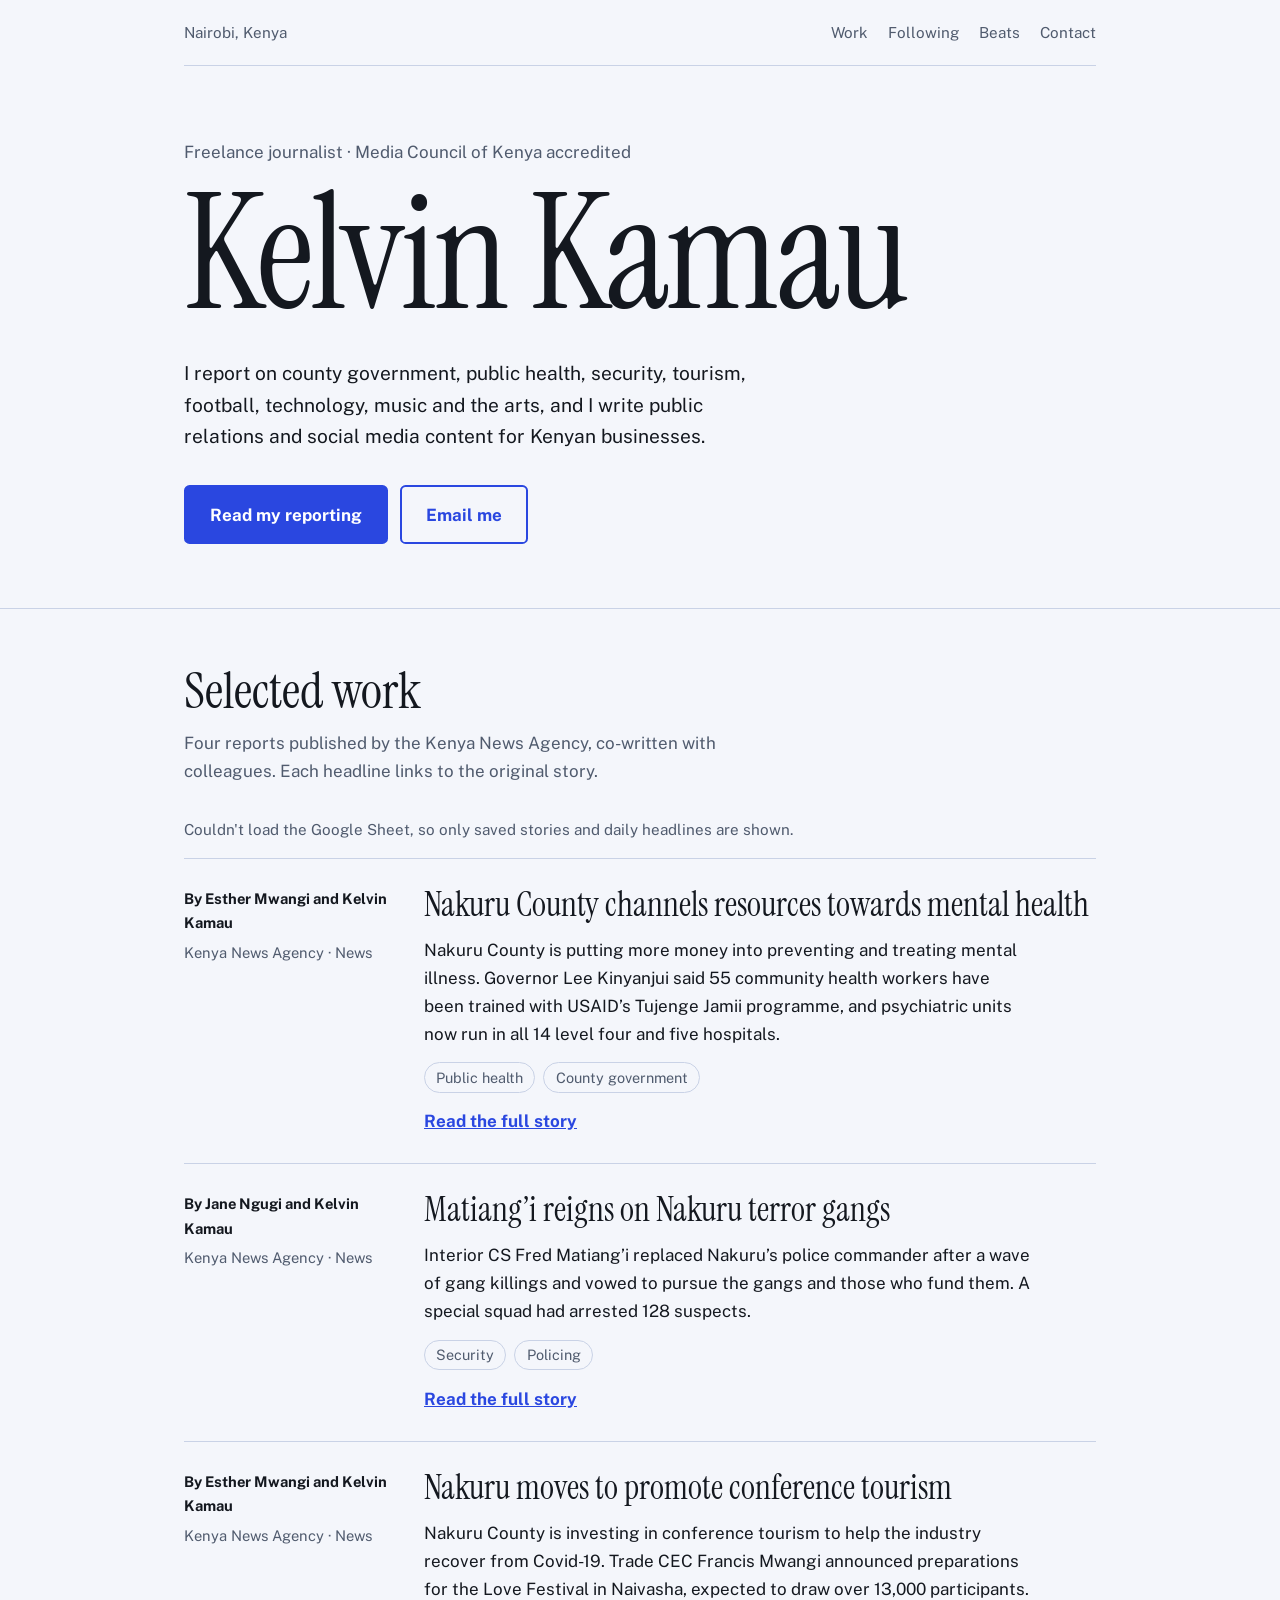
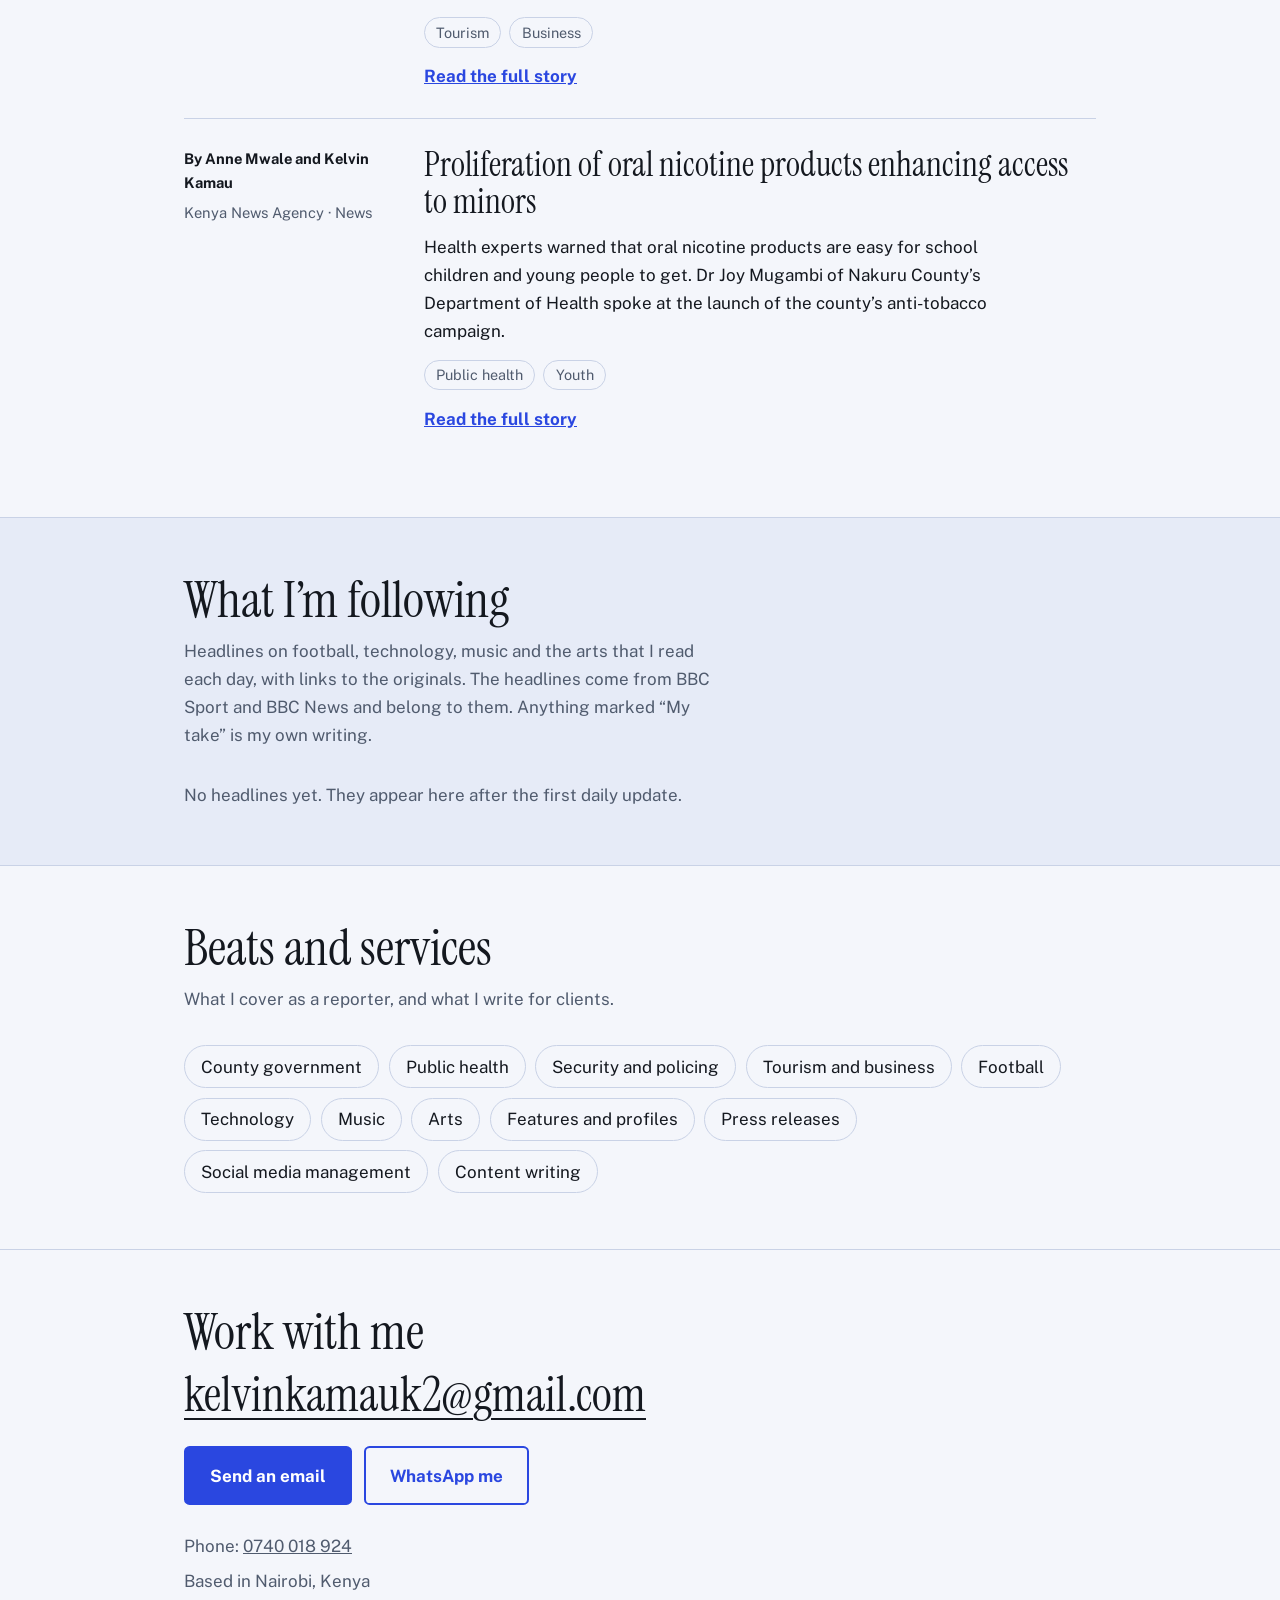
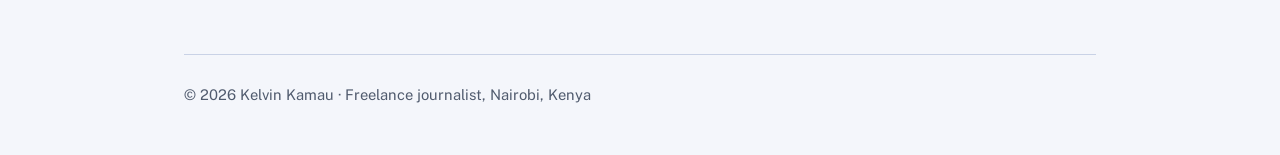
==== index.html @ 4512e0e4 "Add files via upload" ====
<!DOCTYPE html>
<html lang="en">
<head>
<meta charset="utf-8">
<meta name="viewport" content="width=device-width, initial-scale=1, viewport-fit=cover">
<title>Kelvin Kamau | Freelance Journalist, Nairobi</title>
<meta name="description" content="Kelvin Kamau is an MCK-accredited freelance journalist based in Nairobi, Kenya. News, features and PR content.">
<meta name="theme-color" content="#2A47E0">
<meta property="og:type" content="website">
<meta property="og:title" content="Kelvin Kamau | Freelance Journalist, Nairobi">
<meta property="og:description" content="MCK-accredited freelance journalist in Nairobi, Kenya. News, features and PR content.">
<link rel="icon" href="data:image/svg+xml,%3Csvg xmlns='http://www.w3.org/2000/svg' viewBox='0 0 100 100'%3E%3Ctext y='.9em' font-size='90'%3E📰%3C/text%3E%3C/svg%3E">
<link rel="preconnect" href="https://fonts.googleapis.com">
<link rel="preconnect" href="https://fonts.gstatic.com" crossorigin>
<link href="https://fonts.googleapis.com/css2?family=Instrument+Serif:ital@0;1&family=Public+Sans:wght@400;500;700&display=swap" rel="stylesheet">
<link rel="stylesheet" href="style.css">
</head>
<body>
<a class="skip" href="#work">Skip to selected work</a>
<div class="wrap">
  <div class="bar">
    <span>Nairobi, Kenya</span>
    <nav aria-label="Page sections"><a href="#work">Work</a><a href="#news">Following</a><a href="#beats">Beats</a><a href="#contact">Contact</a></nav>
  </div>
  <header class="hero">
    <p class="role">Freelance journalist · Media Council of Kenya accredited</p>
    <h1>Kelvin Kamau</h1>
    <p class="lead">I report on county government, public health, security, tourism, football, technology, music and the arts, and I write public relations and social media content for Kenyan businesses.</p>
    <div class="btns">
      <a class="btn" href="#work">Read my reporting</a>
      <a class="btn alt" href="mailto:kelvinkamauk2@gmail.com?subject=Project%20enquiry">Email me</a>
    </div>
  </header>
</div>

<main>
<section id="work">
  <div class="wrap">
    <h2>Selected work</h2>
    <p class="sub">Four reports published by the Kenya News Agency, co-written with colleagues. Each headline links to the original story.</p>
    <p id="status" class="status" role="status"></p>
    <div class="chips" id="work-chips" aria-label="Filter my stories"></div>
    <div id="stories"></div>
    <noscript>
      <ul>
        <li><a href="https://www.kenyanews.go.ke/nakuru-county-channels-resources-towards-mental-health/">Nakuru County channels resources towards mental health</a></li>
        <li><a href="https://www.kenyanews.go.ke/kasarani-ocpd-appointed-nakuru-commander-over-escalating-criminal-activities/">Matiang’i reigns on Nakuru terror gangs</a></li>
        <li><a href="https://www.kenyanews.go.ke/nakuru-moves-to-promote-conference-tourism/">Nakuru moves to promote conference tourism</a></li>
        <li><a href="https://www.kenyanews.go.ke/proliferation-of-oral-nicotine-products-enhancing-access-to-minors/">Proliferation of oral nicotine products enhancing access to minors</a></li>
      </ul>
    </noscript>
  </div>
</section>

<section class="panel" id="news">
  <div class="wrap">
    <h2>What I’m following</h2>
    <p class="sub">Headlines on football, technology, music and the arts that I read each day, with links to the originals. The headlines come from BBC Sport and BBC News and belong to them. Anything marked “My take” is my own writing.</p>
    <p id="news-updated" class="status"></p>
    <div class="chips" id="news-chips" aria-label="Filter the headlines"></div>
    <div id="news-list"></div>
  </div>
</section>

<section id="beats">
  <div class="wrap">
    <h2>Beats and services</h2>
    <p class="sub">What I cover as a reporter, and what I write for clients.</p>
    <ul class="beats">
      <li>County government</li><li>Public health</li><li>Security and policing</li><li>Tourism and business</li><li>Football</li><li>Technology</li><li>Music</li><li>Arts</li><li>Features and profiles</li><li>Press releases</li><li>Social media management</li><li>Content writing</li>
    </ul>
  </div>
</section>

<section class="contact" id="contact">
  <div class="wrap">
    <h2>Work with me</h2>
    <p class="big"><a href="mailto:kelvinkamauk2@gmail.com?subject=Project%20enquiry">kelvinkamauk2@gmail.com</a></p>
    <div class="btns">
      <a class="btn" href="mailto:kelvinkamauk2@gmail.com?subject=Project%20enquiry">Send an email</a>
      <a class="btn alt" href="https://wa.me/254740018924" target="_blank" rel="noopener">WhatsApp me</a>
    </div>
    <ul>
      <li>Phone: <a href="tel:+254740018924">0740 018 924</a></li>
      <li>Based in Nairobi, Kenya</li>
    </ul>
  </div>
</section>
</main>

<div class="wrap"><footer>© 2026 Kelvin Kamau · Freelance journalist, Nairobi, Kenya</footer></div>

<script src="script.js" defer></script>
</body>
</html>
---- style.css ----
:root{
  --bg:#F4F6FB; --panel:#E6EBF7; --ink:#14181F; --muted:#505B6E; --rule:#C9D2E6;
  --accent:#2A47E0; --on-accent:#FFFFFF; --mark:#F5E050;
  --serif:"Instrument Serif",Georgia,"Times New Roman",serif;
  --sans:"Public Sans","Helvetica Neue",Arial,sans-serif;
  box-sizing:border-box;
  padding-top:env(safe-area-inset-top,0px);
  padding-bottom:env(safe-area-inset-bottom,0px);
}
@media (prefers-color-scheme: dark){
  :root:not([data-theme="light"]){
    --bg:#0E1220; --panel:#171D33; --ink:#EEF1FA; --muted:#A3AEC7; --rule:#2B3454;
    --accent:#8EA2FF; --on-accent:#0E1220; --mark:#F5E050; color-scheme:dark;
  }
}
:root[data-theme="dark"]{
  --bg:#0E1220; --panel:#171D33; --ink:#EEF1FA; --muted:#A3AEC7; --rule:#2B3454;
  --accent:#8EA2FF; --on-accent:#0E1220; --mark:#F5E050; color-scheme:dark;
}
html{scroll-padding-top:env(safe-area-inset-top,0px);scroll-behavior:smooth}
*,*::before,*::after{box-sizing:inherit}
body{margin:0;background:var(--bg);color:var(--ink);font-family:var(--sans);font-size:1.0625rem;line-height:1.65}
.wrap{max-width:60rem;margin:0 auto;padding:0 1.5rem}
a{color:inherit}
:focus-visible{outline:3px solid var(--mark);outline-offset:3px}
.skip{position:absolute;left:-999px;top:0;background:var(--accent);color:var(--on-accent);padding:.6rem 1rem;z-index:10}
.skip:focus{left:1rem}

.bar{display:flex;justify-content:space-between;flex-wrap:wrap;gap:.5rem 1.5rem;padding:1.25rem 0;border-bottom:1px solid var(--rule);font-size:.95rem;color:var(--muted)}
.bar nav{display:flex;gap:1.25rem}
.bar a{text-decoration:none}
.bar a:hover{color:var(--accent)}

header.hero{padding:4.5rem 0 4rem}
.hero .role{margin:0 0 1rem;color:var(--muted)}
.hero h1{font-family:var(--serif);font-weight:400;font-size:clamp(4rem,17vw,10rem);line-height:.9;letter-spacing:-.02em;margin:0}
.hero .lead{max-width:36rem;margin:2rem 0 2rem;font-size:1.2rem}
.btns{display:flex;flex-wrap:wrap;gap:.75rem}
.btn{display:inline-block;font-weight:700;background:var(--accent);color:var(--on-accent);padding:.85rem 1.5rem;border-radius:.35rem;text-decoration:none;border:2px solid var(--accent);transition:transform .15s}
.btn.alt{background:transparent;color:var(--accent)}
.btn:hover{transform:translateY(-2px)}

section{padding:3.5rem 0;border-top:1px solid var(--rule)}
section.panel{background:var(--panel)}
h2{font-family:var(--serif);font-weight:400;font-size:clamp(2.2rem,6vw,3.2rem);line-height:1;margin:0 0 .75rem}
.sub{margin:0 0 2rem;color:var(--muted);max-width:34rem}

.story{display:grid;grid-template-columns:13rem 1fr;gap:.5rem 2rem;padding:1.75rem 0;border-top:1px solid var(--rule)}
.story .side{font-size:.92rem;color:var(--muted)}
.story .side p{margin:0 0 .35rem}
.story .side strong{display:block;color:var(--ink);font-weight:700}
.story h3{font-family:var(--serif);font-weight:400;font-size:clamp(1.6rem,4vw,2.1rem);line-height:1.1;margin:0 0 .75rem}
.story h3 a{text-decoration:none;background:linear-gradient(var(--mark),var(--mark)) 0 100%/0 .35em no-repeat;transition:background-size .2s}
.story h3 a:hover{background-size:100% .35em;color:var(--ink)}
.story p.sum{margin:0 0 .9rem;max-width:38rem}
.tags{display:flex;flex-wrap:wrap;gap:.5rem;padding:0;margin:0;list-style:none}
.tags li{border:1px solid var(--rule);padding:.15rem .7rem;border-radius:2rem;font-size:.9rem;color:var(--muted)}
.read{display:inline-block;margin-top:.9rem;font-weight:700;color:var(--accent)}

.beats{display:flex;flex-wrap:wrap;gap:.6rem;padding:0;margin:0;list-style:none}
.beats li{background:var(--bg);border:1px solid var(--rule);padding:.4rem 1rem;border-radius:2rem}

.contact .big{font-family:var(--serif);font-size:clamp(1.8rem,6vw,3rem);line-height:1.1;margin:0 0 1.5rem;word-break:break-word}
.contact .big a{text-decoration-thickness:2px;text-underline-offset:.15em}
.contact ul{list-style:none;padding:0;margin:1.5rem 0 0;color:var(--muted)}
.contact li{padding:.2rem 0}
footer{padding:1.75rem 0 3rem;border-top:1px solid var(--rule);color:var(--muted);font-size:.92rem}
.status{margin:0 0 1rem;color:var(--muted);font-size:.95rem}
.status:empty{display:none}
.chips{display:flex;flex-wrap:wrap;gap:.5rem;margin:0 0 1.5rem}
.chips:empty{display:none}
.chip{font:inherit;font-size:.95rem;font-weight:500;cursor:pointer;background:transparent;color:var(--ink);border:1px solid var(--rule);padding:.3rem .95rem;border-radius:2rem}
.chip:hover{border-color:var(--accent)}
.chip[aria-pressed="true"]{background:var(--accent);border-color:var(--accent);color:var(--on-accent)}
.item{padding:1.25rem 0;border-top:1px solid var(--rule)}
.item h3{font-family:var(--serif);font-weight:400;font-size:clamp(1.35rem,3.5vw,1.7rem);line-height:1.15;margin:0 0 .35rem}
.item h3 a{text-decoration-thickness:1px;text-underline-offset:.15em}
.item h3 a:hover{color:var(--accent)}
.item .meta{margin:0 0 .5rem;color:var(--muted);font-size:.92rem}
.item p.sum{margin:0;max-width:40rem}
.take{margin:.75rem 0 0;padding:.1rem 0 .1rem 1rem;border-left:4px solid var(--mark);max-width:40rem}
.take strong{font-weight:700}
.empty{color:var(--muted);margin:0}
@media (max-width:42rem){.story{grid-template-columns:1fr}}
@media (prefers-reduced-motion:reduce){html{scroll-behavior:auto}.btn,.story h3 a{transition:none}}
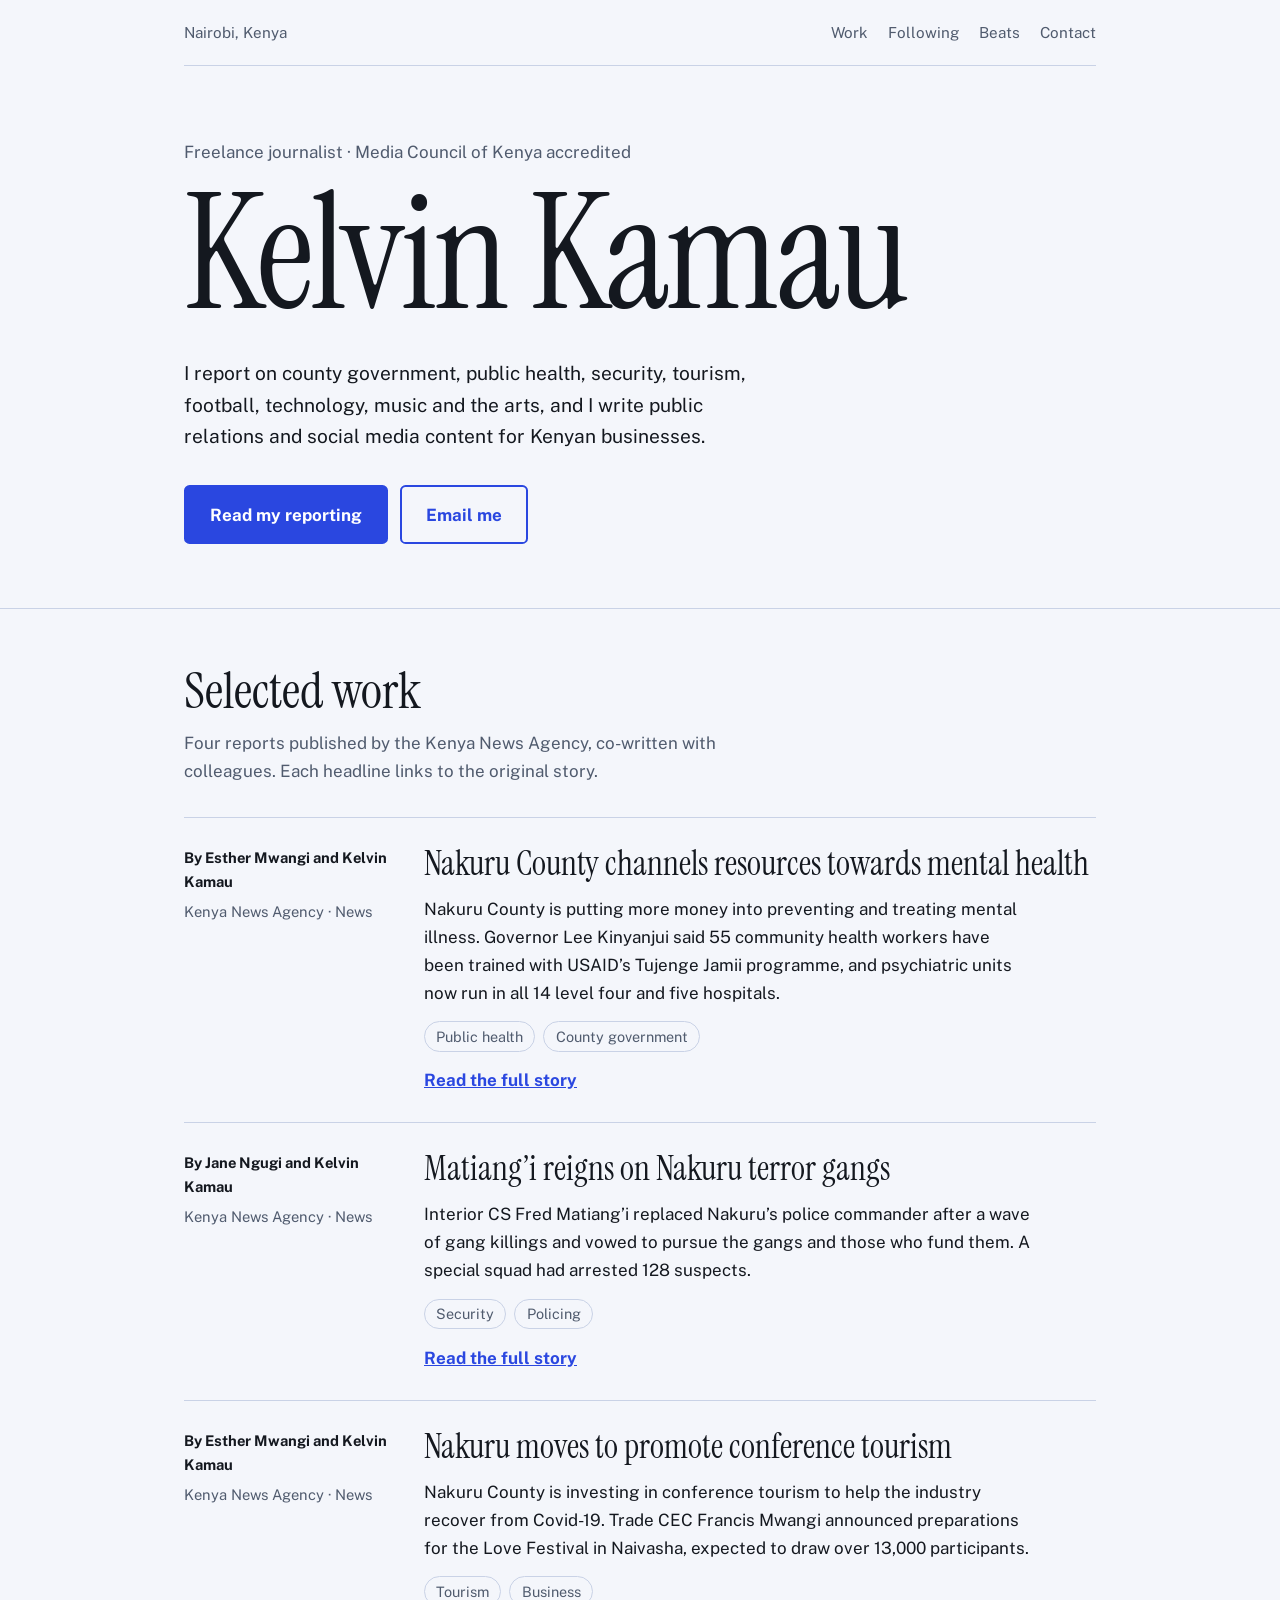
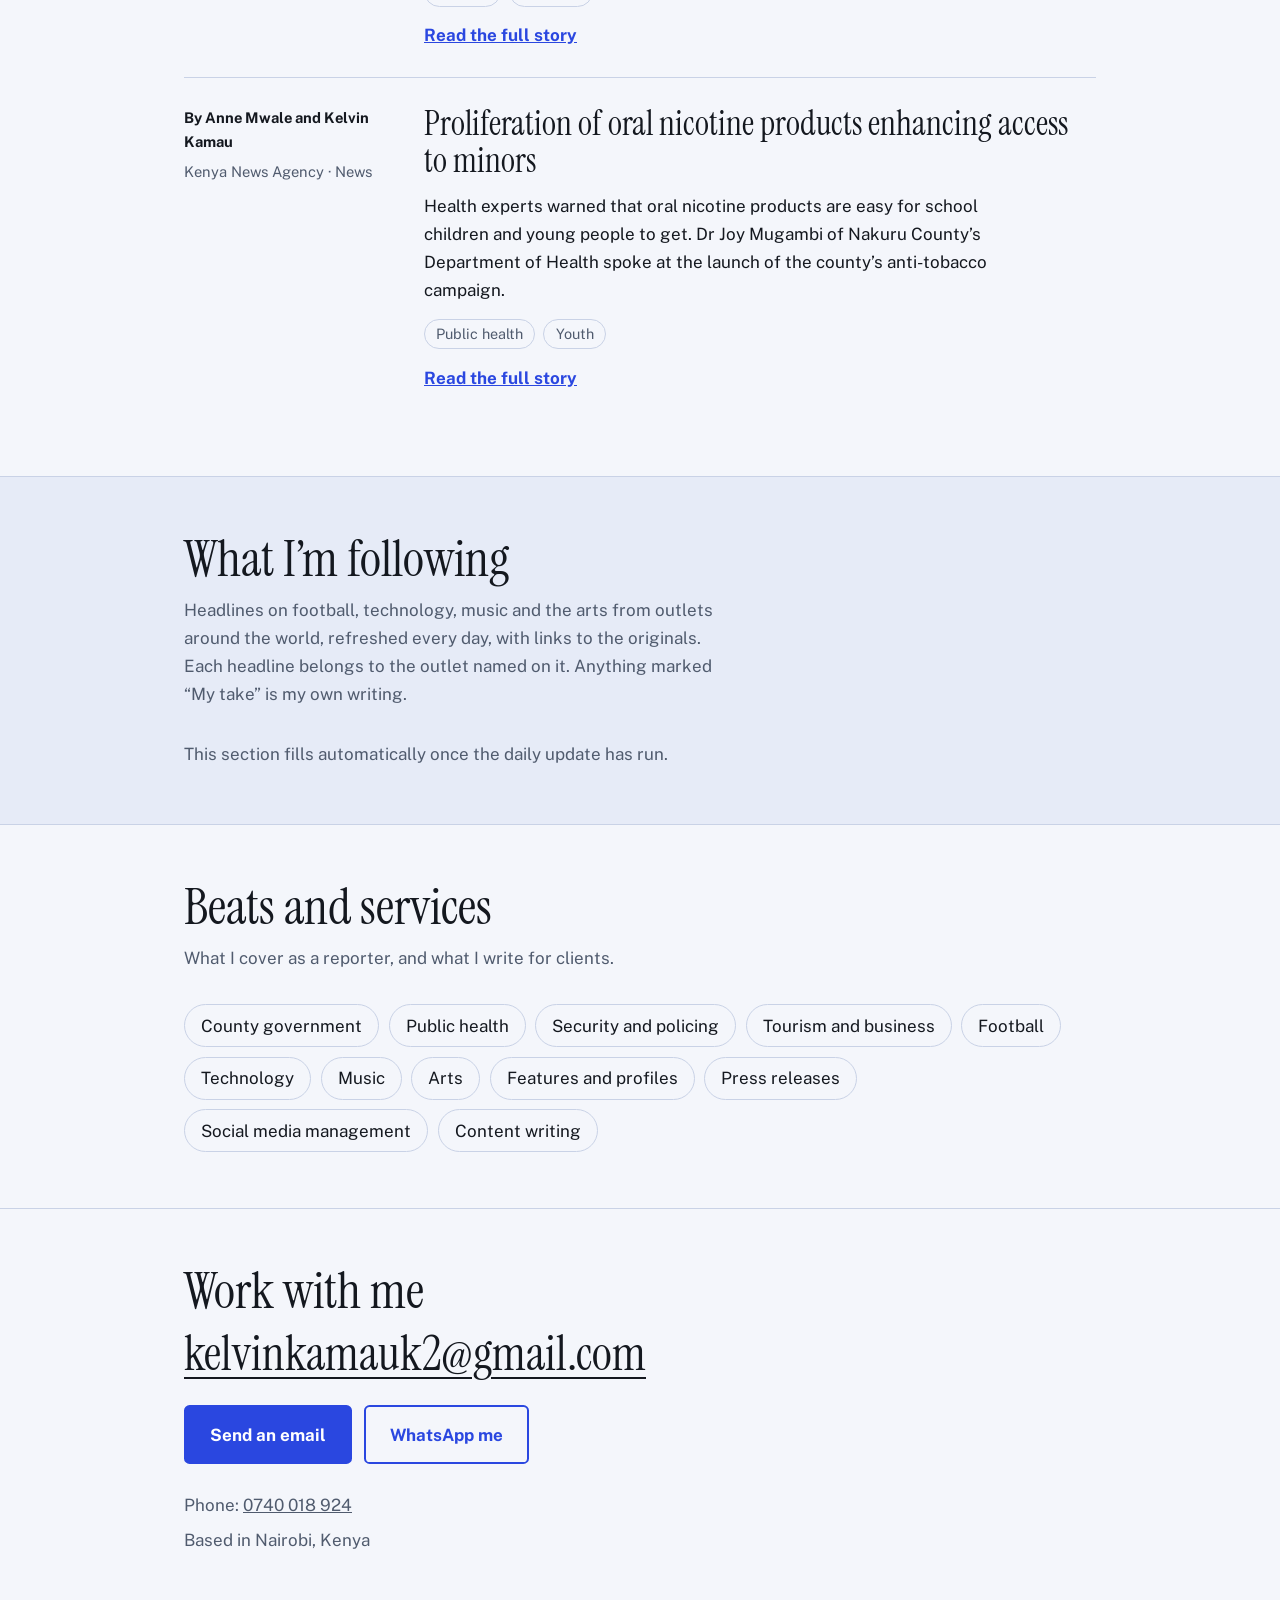
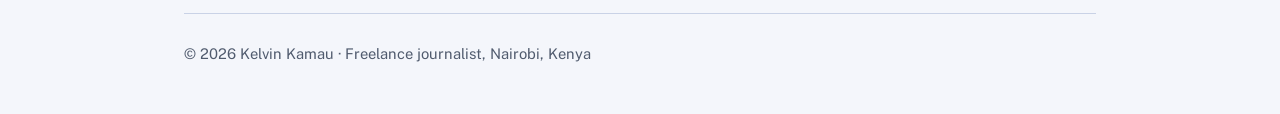
==== commit 34bb9fa4: "Add files via upload" ====
--- a/index.html
+++ b/index.html
@@ -20,7 +20,7 @@
 <div class="wrap">
   <div class="bar">
     <span>Nairobi, Kenya</span>
-    <nav aria-label="Page sections"><a href="#work">Work</a><a href="#news">Following</a><a href="#beats">Beats</a><a href="#contact">Contact</a></nav>
+    <nav aria-label="Page sections"><a href="#work">Work</a><a href="#news">Following</a><a href="#beats">Beats</a><a href="#support" id="nav-support" hidden>Support</a><a href="#contact">Contact</a></nav>
   </div>
   <header class="hero">
     <p class="role">Freelance journalist · Media Council of Kenya accredited</p>
@@ -55,7 +55,7 @@
 <section class="panel" id="news">
   <div class="wrap">
     <h2>What I’m following</h2>
-    <p class="sub">Headlines on football, technology, music and the arts that I read each day, with links to the originals. The headlines come from BBC Sport and BBC News and belong to them. Anything marked “My take” is my own writing.</p>
+    <p class="sub">Headlines on football, technology, music and the arts from outlets around the world, refreshed every day, with links to the originals. Each headline belongs to the outlet named on it. Anything marked “My take” is my own writing.</p>
     <p id="news-updated" class="status"></p>
     <div class="chips" id="news-chips" aria-label="Filter the headlines"></div>
     <div id="news-list"></div>
@@ -69,6 +69,14 @@
     <ul class="beats">
       <li>County government</li><li>Public health</li><li>Security and policing</li><li>Tourism and business</li><li>Football</li><li>Technology</li><li>Music</li><li>Arts</li><li>Features and profiles</li><li>Press releases</li><li>Social media management</li><li>Content writing</li>
     </ul>
+  </div>
+</section>
+
+<section class="panel" id="support" hidden>
+  <div class="wrap">
+    <h2>Support my work</h2>
+    <p class="sub">If my reporting or my daily news picks help you, you can leave a tip. It's optional and always appreciated.</p>
+    <div class="donate" id="donate-options"></div>
   </div>
 </section>
 
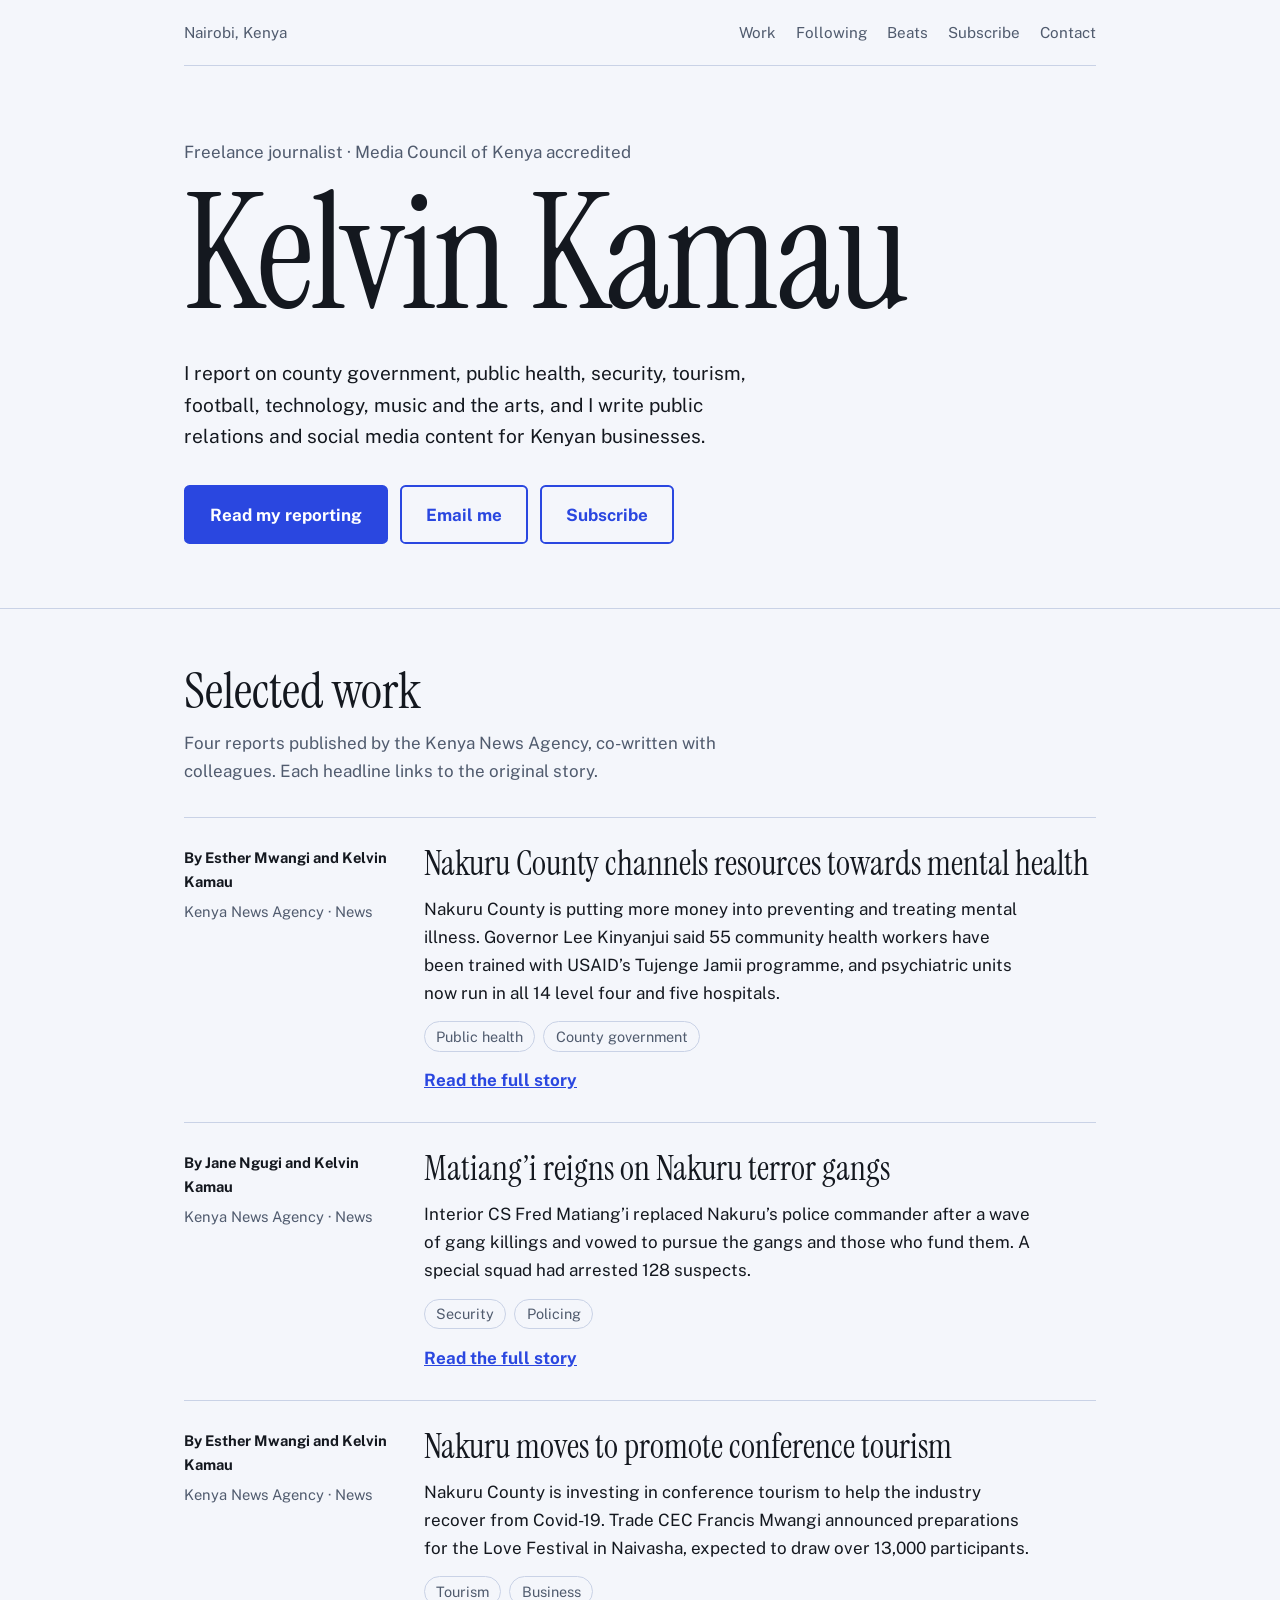
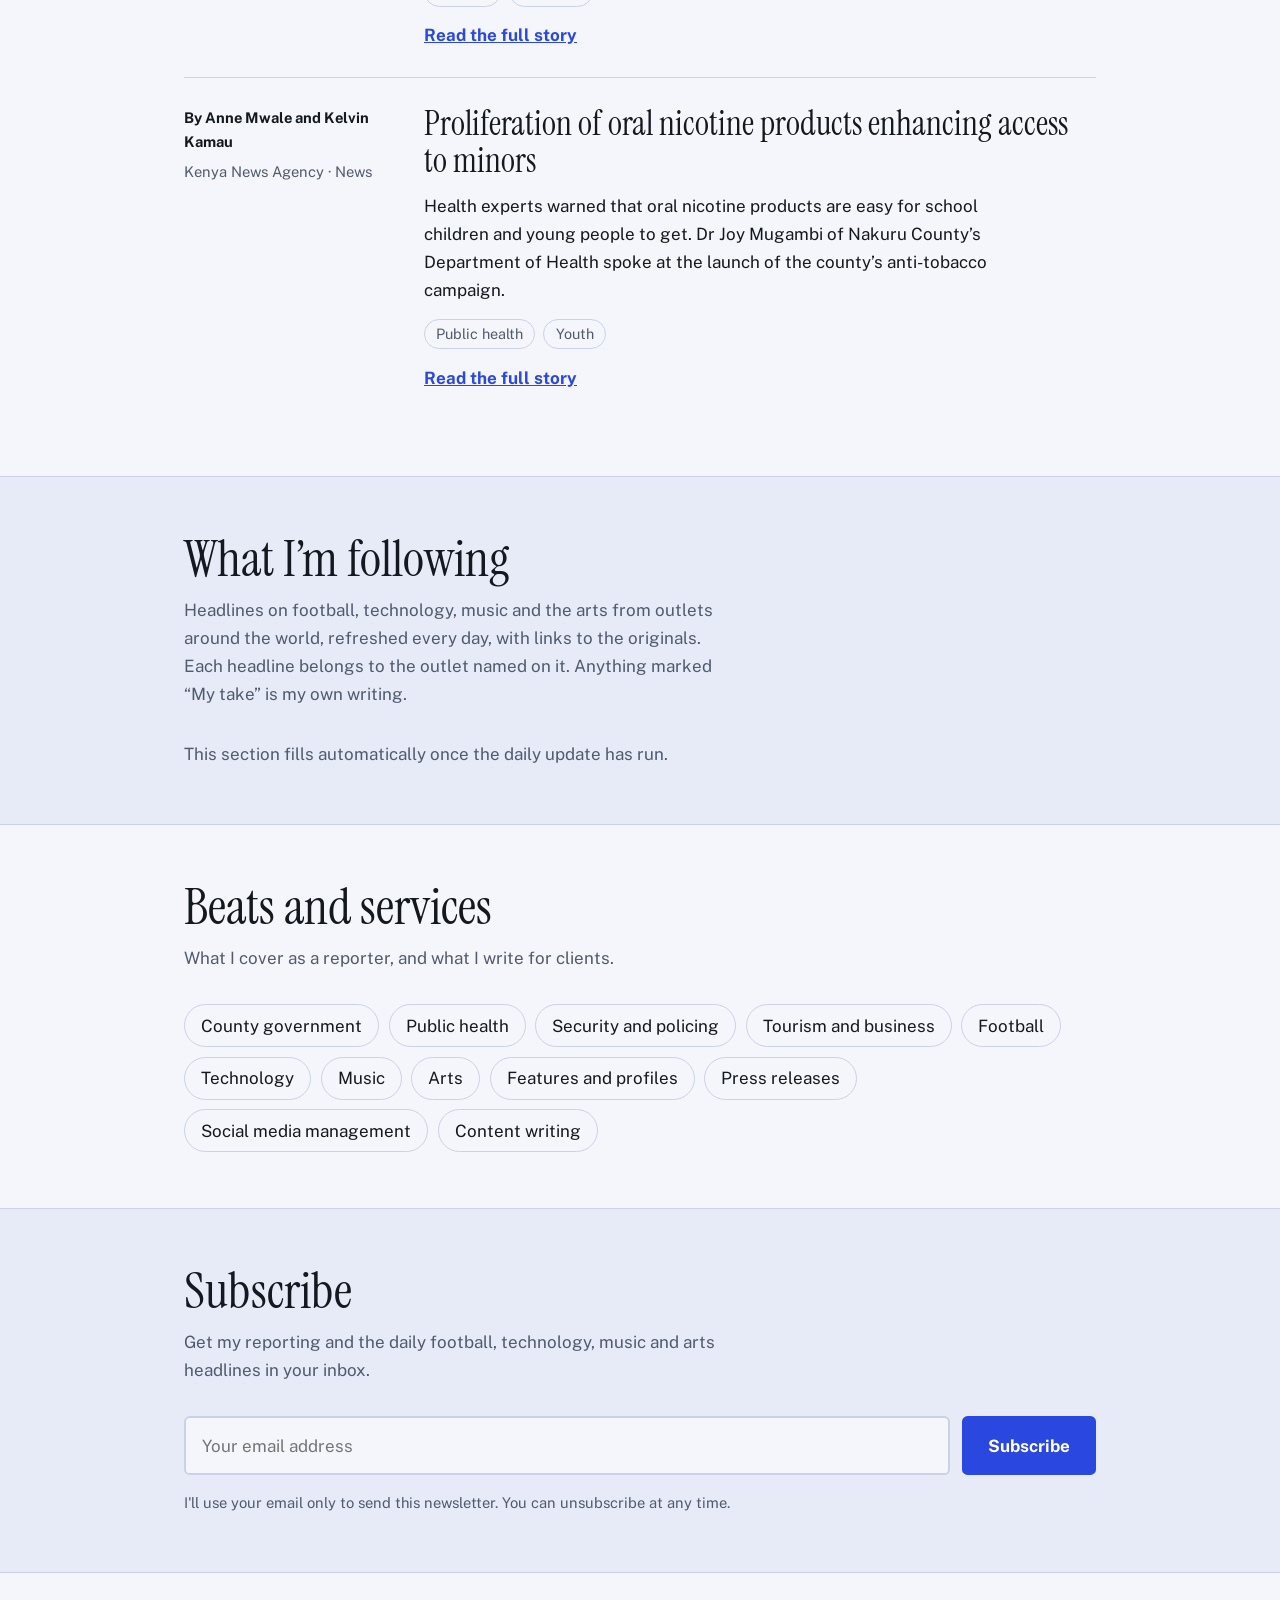
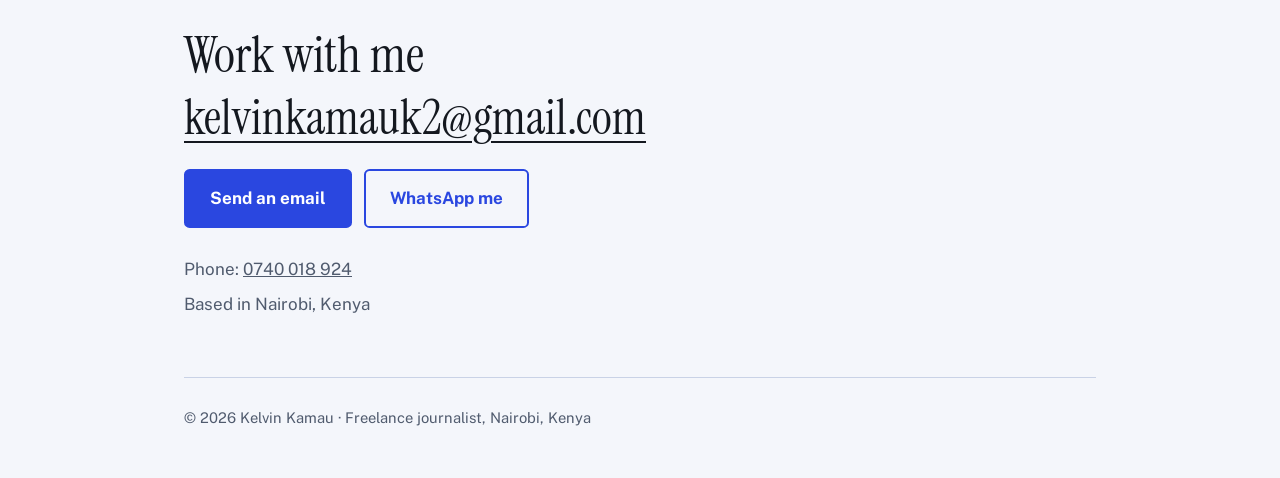
==== commit fee491d8: "Add files via upload" ====
--- a/index.html
+++ b/index.html
@@ -20,7 +20,7 @@
 <div class="wrap">
   <div class="bar">
     <span>Nairobi, Kenya</span>
-    <nav aria-label="Page sections"><a href="#work">Work</a><a href="#news">Following</a><a href="#beats">Beats</a><a href="#support" id="nav-support" hidden>Support</a><a href="#contact">Contact</a></nav>
+    <nav aria-label="Page sections"><a href="#work">Work</a><a href="#news">Following</a><a href="#archive" id="nav-archive" hidden>Archive</a><a href="#beats">Beats</a><a href="#subscribe" id="nav-subscribe" hidden>Subscribe</a><a href="#support" id="nav-support" hidden>Donate</a><a href="#contact">Contact</a></nav>
   </div>
   <header class="hero">
     <p class="role">Freelance journalist · Media Council of Kenya accredited</p>
@@ -29,6 +29,8 @@
     <div class="btns">
       <a class="btn" href="#work">Read my reporting</a>
       <a class="btn alt" href="mailto:kelvinkamauk2@gmail.com?subject=Project%20enquiry">Email me</a>
+      <a class="btn alt" href="#subscribe" id="hero-subscribe" hidden>Subscribe</a>
+      <a class="btn alt" href="#support" id="hero-donate" hidden>Donate</a>
     </div>
   </header>
 </div>
@@ -62,6 +64,16 @@
   </div>
 </section>
 
+<section id="archive" hidden>
+  <div class="wrap">
+    <h2>News archive</h2>
+    <p class="sub">Each day's headlines are saved automatically. Pick a day to read it.</p>
+    <label class="pick">Day <select id="archive-date"></select></label>
+    <div class="chips" id="archive-chips" aria-label="Filter the archive"></div>
+    <div id="archive-list"></div>
+  </div>
+</section>
+
 <section id="beats">
   <div class="wrap">
     <h2>Beats and services</h2>
@@ -72,10 +84,18 @@
   </div>
 </section>
 
-<section class="panel" id="support" hidden>
+<section class="panel" id="subscribe" hidden>
   <div class="wrap">
-    <h2>Support my work</h2>
-    <p class="sub">If my reporting or my daily news picks help you, you can leave a tip. It's optional and always appreciated.</p>
+    <h2>Subscribe</h2>
+    <p class="sub">Get my reporting and the daily football, technology, music and arts headlines in your inbox.</p>
+    <div id="subscribe-box"></div>
+  </div>
+</section>
+
+<section id="support" hidden>
+  <div class="wrap">
+    <h2>Donate</h2>
+    <p class="sub">If my reporting or my daily news picks help you, you can support my work with a tip. It's optional and always appreciated.</p>
     <div class="donate" id="donate-options"></div>
   </div>
 </section>
@@ -98,6 +118,7 @@
 
 <div class="wrap"><footer>© 2026 Kelvin Kamau · Freelance journalist, Nairobi, Kenya</footer></div>
 
+<script src="settings.js"></script>
 <script src="script.js" defer></script>
 </body>
 </html>
--- a/style.css
+++ b/style.css
@@ -81,5 +81,25 @@
 .take{margin:.75rem 0 0;padding:.1rem 0 .1rem 1rem;border-left:4px solid var(--mark);max-width:40rem}
 .take strong{font-weight:700}
 .empty{color:var(--muted);margin:0}
+[hidden]{display:none!important}
+.donate{display:grid;gap:1.25rem;grid-template-columns:repeat(auto-fit,minmax(16rem,1fr))}
+.pay{background:var(--panel);border:1px solid var(--rule);border-radius:.5rem;padding:1.25rem}
+.pay h3{font-family:var(--serif);font-weight:400;font-size:1.6rem;line-height:1.1;margin:0 0 .75rem}
+.pay p{margin:0 0 1rem;color:var(--muted)}
+.pay dl{margin:0}
+.pay .row{padding:.4rem 0;border-top:1px solid var(--rule)}
+.pay dt{font-size:.85rem;color:var(--muted)}
+.pay dd{margin:0;font-weight:500;word-break:break-word;display:flex;flex-wrap:wrap;gap:.5rem;align-items:center}
+.copy{font:inherit;font-size:.85rem;cursor:pointer;background:transparent;color:var(--accent);border:1px solid var(--rule);border-radius:2rem;padding:.1rem .7rem}
+.copy:hover{border-color:var(--accent)}
+.pick{display:inline-flex;align-items:center;gap:.6rem;margin:0 0 1.25rem;color:var(--muted)}
+.pick select{font:inherit;color:var(--ink);background:var(--bg);border:1px solid var(--rule);border-radius:.35rem;padding:.4rem .7rem}
+.sub-form{display:flex;flex-wrap:wrap;gap:.75rem;margin:0 0 1rem}
+.sub-form .email{flex:1 1 16rem;font:inherit;color:var(--ink);background:var(--bg);border:2px solid var(--rule);border-radius:.35rem;padding:.8rem 1rem}
+.sub-form .email:focus{border-color:var(--accent)}
+.sub-form .btn{cursor:pointer;font:inherit;font-weight:700}
+.alt-link{display:inline-block;color:var(--accent);font-weight:700;margin-bottom:1rem}
+.sub-thanks{margin:0 0 1rem;padding:1rem 1.25rem;border-left:4px solid var(--mark);background:var(--bg);font-weight:500}
+.sub-note{margin:0;color:var(--muted);font-size:.92rem}
 @media (max-width:42rem){.story{grid-template-columns:1fr}}
 @media (prefers-reduced-motion:reduce){html{scroll-behavior:auto}.btn,.story h3 a{transition:none}}
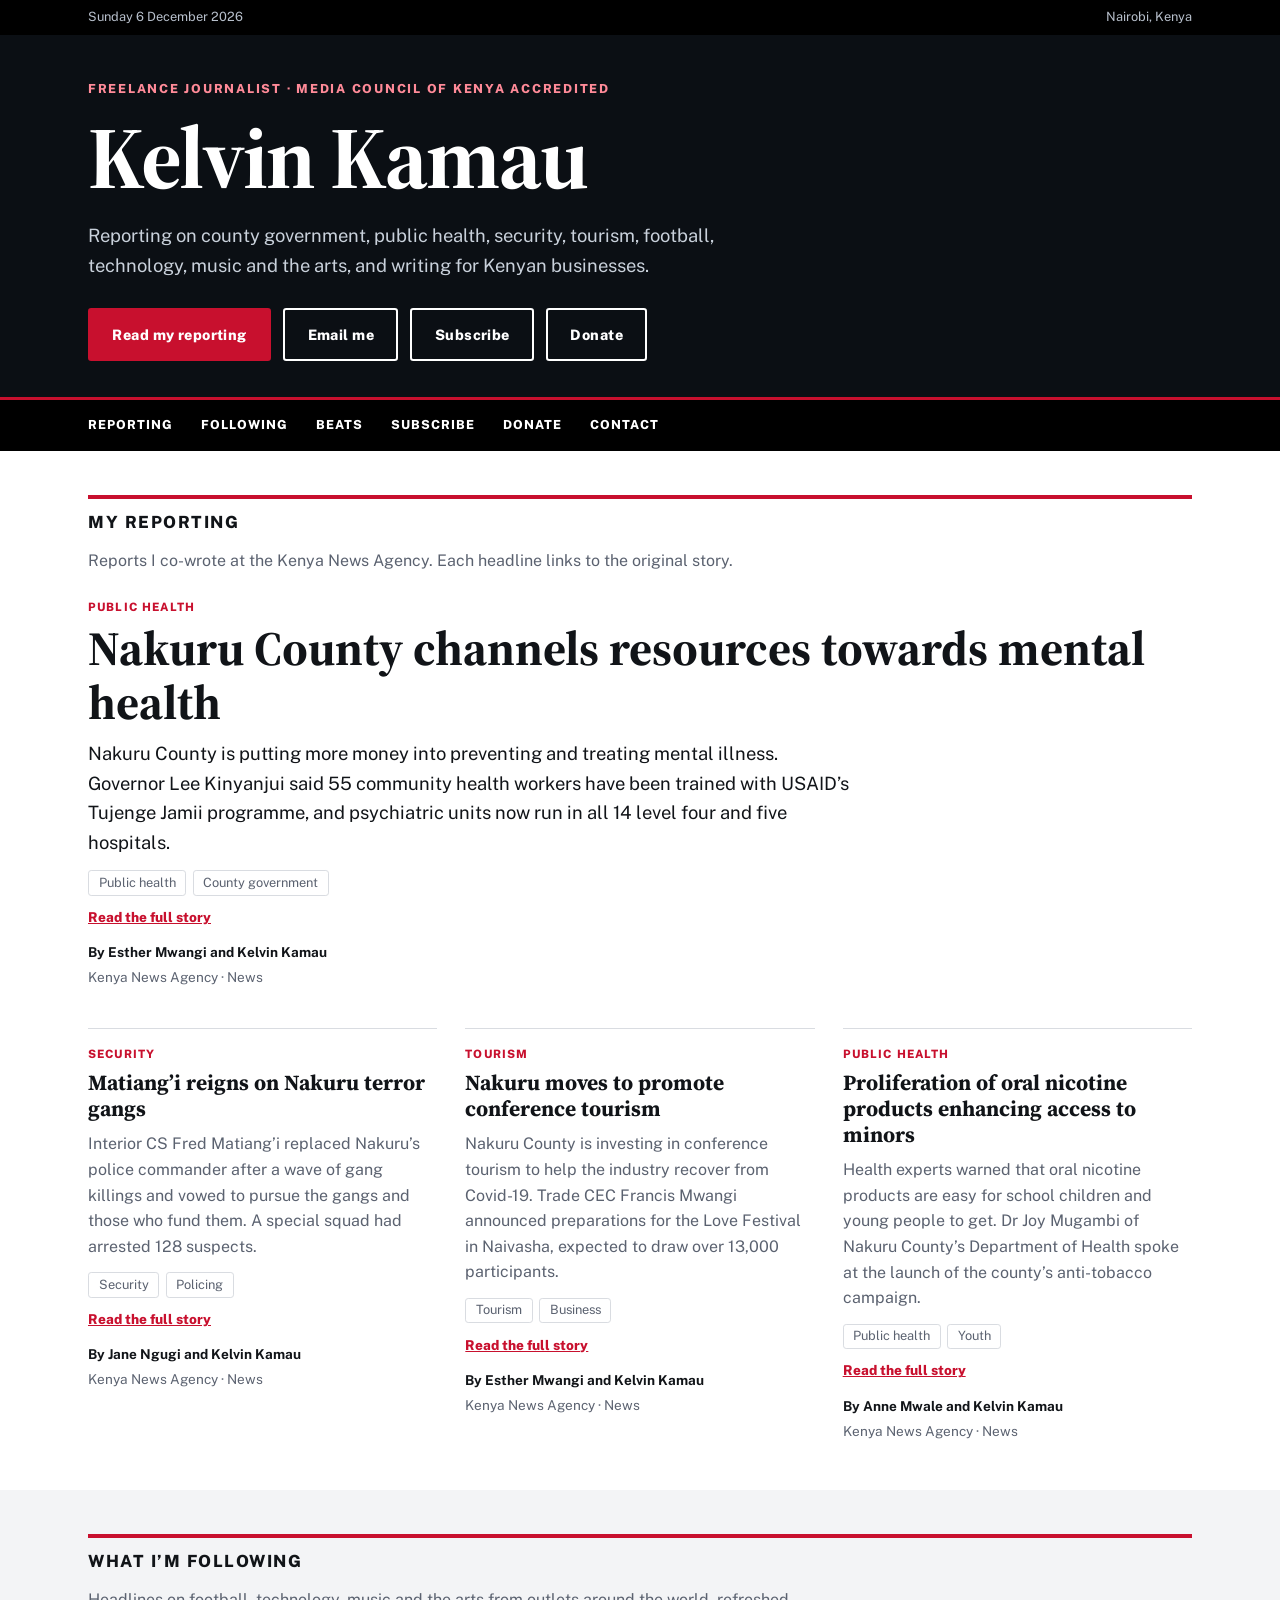
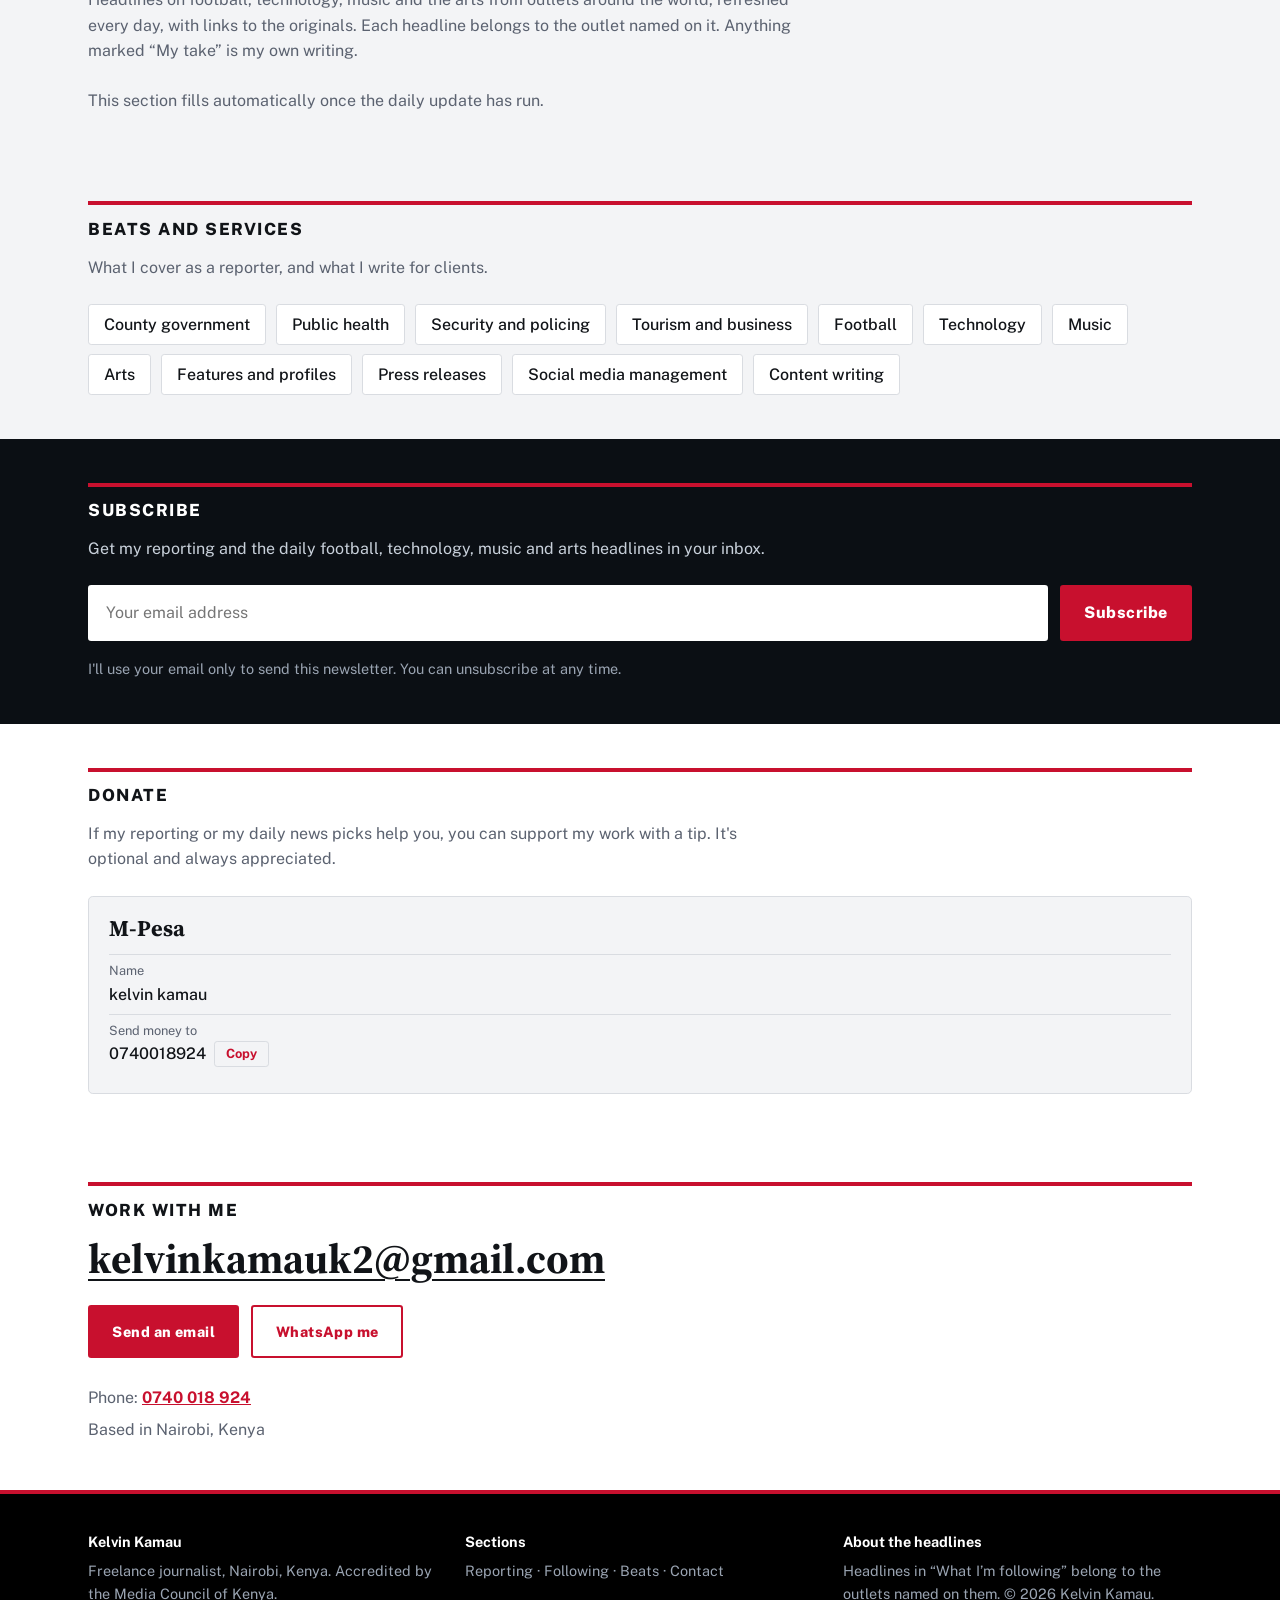
==== commit 136f05e4: "Add files via upload" ====
--- a/index.html
+++ b/index.html
@@ -5,41 +5,46 @@
 <meta name="viewport" content="width=device-width, initial-scale=1, viewport-fit=cover">
 <title>Kelvin Kamau | Freelance Journalist, Nairobi</title>
 <meta name="description" content="Kelvin Kamau is an MCK-accredited freelance journalist based in Nairobi, Kenya. News, features and PR content.">
-<meta name="theme-color" content="#2A47E0">
+<meta name="theme-color" content="#0B0F14">
 <meta property="og:type" content="website">
 <meta property="og:title" content="Kelvin Kamau | Freelance Journalist, Nairobi">
 <meta property="og:description" content="MCK-accredited freelance journalist in Nairobi, Kenya. News, features and PR content.">
 <link rel="icon" href="data:image/svg+xml,%3Csvg xmlns='http://www.w3.org/2000/svg' viewBox='0 0 100 100'%3E%3Ctext y='.9em' font-size='90'%3E📰%3C/text%3E%3C/svg%3E">
 <link rel="preconnect" href="https://fonts.googleapis.com">
 <link rel="preconnect" href="https://fonts.gstatic.com" crossorigin>
-<link href="https://fonts.googleapis.com/css2?family=Instrument+Serif:ital@0;1&family=Public+Sans:wght@400;500;700&display=swap" rel="stylesheet">
+<link href="https://fonts.googleapis.com/css2?family=Public+Sans:wght@400;500;700;800&family=Source+Serif+4:wght@400;600;700&display=swap" rel="stylesheet">
 <link rel="stylesheet" href="style.css">
 </head>
 <body>
-<a class="skip" href="#work">Skip to selected work</a>
-<div class="wrap">
-  <div class="bar">
-    <span>Nairobi, Kenya</span>
-    <nav aria-label="Page sections"><a href="#work">Work</a><a href="#news">Following</a><a href="#archive" id="nav-archive" hidden>Archive</a><a href="#beats">Beats</a><a href="#subscribe" id="nav-subscribe" hidden>Subscribe</a><a href="#support" id="nav-support" hidden>Donate</a><a href="#contact">Contact</a></nav>
+<a class="skip" href="#work">Skip to my reporting</a>
+
+<header class="masthead">
+  <div class="topbar">
+    <div class="wrap topbar-in"><span id="today"></span><span>Nairobi, Kenya</span></div>
   </div>
-  <header class="hero">
+  <div class="wrap brand">
     <p class="role">Freelance journalist · Media Council of Kenya accredited</p>
     <h1>Kelvin Kamau</h1>
-    <p class="lead">I report on county government, public health, security, tourism, football, technology, music and the arts, and I write public relations and social media content for Kenyan businesses.</p>
+    <p class="lead">Reporting on county government, public health, security, tourism, football, technology, music and the arts, and writing for Kenyan businesses.</p>
     <div class="btns">
       <a class="btn" href="#work">Read my reporting</a>
       <a class="btn alt" href="mailto:kelvinkamauk2@gmail.com?subject=Project%20enquiry">Email me</a>
       <a class="btn alt" href="#subscribe" id="hero-subscribe" hidden>Subscribe</a>
       <a class="btn alt" href="#support" id="hero-donate" hidden>Donate</a>
     </div>
-  </header>
-</div>
+  </div>
+  <nav class="mainnav" aria-label="Page sections">
+    <div class="wrap">
+      <a href="#work">Reporting</a><a href="#news">Following</a><a href="#archive" id="nav-archive" hidden>Archive</a><a href="#beats">Beats</a><a href="#subscribe" id="nav-subscribe" hidden>Subscribe</a><a href="#support" id="nav-support" hidden>Donate</a><a href="#contact">Contact</a>
+    </div>
+  </nav>
+</header>
 
 <main>
 <section id="work">
   <div class="wrap">
-    <h2>Selected work</h2>
-    <p class="sub">Four reports published by the Kenya News Agency, co-written with colleagues. Each headline links to the original story.</p>
+    <h2>My reporting</h2>
+    <p class="sub">Reports I co-wrote at the Kenya News Agency. Each headline links to the original story.</p>
     <p id="status" class="status" role="status"></p>
     <div class="chips" id="work-chips" aria-label="Filter my stories"></div>
     <div id="stories"></div>
@@ -74,7 +79,7 @@
   </div>
 </section>
 
-<section id="beats">
+<section class="panel" id="beats">
   <div class="wrap">
     <h2>Beats and services</h2>
     <p class="sub">What I cover as a reporter, and what I write for clients.</p>
@@ -84,7 +89,7 @@
   </div>
 </section>
 
-<section class="panel" id="subscribe" hidden>
+<section id="subscribe" hidden>
   <div class="wrap">
     <h2>Subscribe</h2>
     <p class="sub">Get my reporting and the daily football, technology, music and arts headlines in your inbox.</p>
@@ -108,7 +113,7 @@
       <a class="btn" href="mailto:kelvinkamauk2@gmail.com?subject=Project%20enquiry">Send an email</a>
       <a class="btn alt" href="https://wa.me/254740018924" target="_blank" rel="noopener">WhatsApp me</a>
     </div>
-    <ul>
+    <ul class="details">
       <li>Phone: <a href="tel:+254740018924">0740 018 924</a></li>
       <li>Based in Nairobi, Kenya</li>
     </ul>
@@ -116,7 +121,22 @@
 </section>
 </main>
 
-<div class="wrap"><footer>© 2026 Kelvin Kamau · Freelance journalist, Nairobi, Kenya</footer></div>
+<footer class="site-footer">
+  <div class="wrap foot">
+    <div>
+      <strong>Kelvin Kamau</strong>
+      <p>Freelance journalist, Nairobi, Kenya. Accredited by the Media Council of Kenya.</p>
+    </div>
+    <div>
+      <strong>Sections</strong>
+      <p><a href="#work">Reporting</a> · <a href="#news">Following</a> · <a href="#beats">Beats</a> · <a href="#contact">Contact</a></p>
+    </div>
+    <div>
+      <strong>About the headlines</strong>
+      <p>Headlines in “What I’m following” belong to the outlets named on them. © 2026 Kelvin Kamau.</p>
+    </div>
+  </div>
+</footer>
 
 <script src="settings.js"></script>
 <script src="script.js" defer></script>
--- a/style.css
+++ b/style.css
@@ -1,7 +1,7 @@
 :root{
-  --bg:#F4F6FB; --panel:#E6EBF7; --ink:#14181F; --muted:#505B6E; --rule:#C9D2E6;
-  --accent:#2A47E0; --on-accent:#FFFFFF; --mark:#F5E050;
-  --serif:"Instrument Serif",Georgia,"Times New Roman",serif;
+  --bg:#FFFFFF; --panel:#F3F4F6; --ink:#111418; --muted:#5B6270; --rule:#D9DCE1;
+  --accent:#C8102E; --accent-text:#C8102E; --on-accent:#FFFFFF; --mark:#FFD84D;
+  --serif:"Source Serif 4",Georgia,"Times New Roman",serif;
   --sans:"Public Sans","Helvetica Neue",Arial,sans-serif;
   box-sizing:border-box;
   padding-top:env(safe-area-inset-top,0px);
@@ -9,97 +9,156 @@
 }
 @media (prefers-color-scheme: dark){
   :root:not([data-theme="light"]){
-    --bg:#0E1220; --panel:#171D33; --ink:#EEF1FA; --muted:#A3AEC7; --rule:#2B3454;
-    --accent:#8EA2FF; --on-accent:#0E1220; --mark:#F5E050; color-scheme:dark;
+    --bg:#0D1117; --panel:#161B22; --ink:#F0F3F6; --muted:#9AA4B2; --rule:#2B323C;
+    --accent:#E02D44; --accent-text:#FF6B7D; color-scheme:dark;
   }
 }
 :root[data-theme="dark"]{
-  --bg:#0E1220; --panel:#171D33; --ink:#EEF1FA; --muted:#A3AEC7; --rule:#2B3454;
-  --accent:#8EA2FF; --on-accent:#0E1220; --mark:#F5E050; color-scheme:dark;
+  --bg:#0D1117; --panel:#161B22; --ink:#F0F3F6; --muted:#9AA4B2; --rule:#2B323C;
+  --accent:#E02D44; --accent-text:#FF6B7D; color-scheme:dark;
 }
-html{scroll-padding-top:env(safe-area-inset-top,0px);scroll-behavior:smooth}
+html{scroll-padding-top:4rem;scroll-behavior:smooth}
 *,*::before,*::after{box-sizing:inherit}
-body{margin:0;background:var(--bg);color:var(--ink);font-family:var(--sans);font-size:1.0625rem;line-height:1.65}
-.wrap{max-width:60rem;margin:0 auto;padding:0 1.5rem}
+body{margin:0;background:var(--bg);color:var(--ink);font-family:var(--sans);font-size:1rem;line-height:1.6}
+.wrap{max-width:72rem;margin:0 auto;padding:0 1.5rem}
 a{color:inherit}
 :focus-visible{outline:3px solid var(--mark);outline-offset:3px}
-.skip{position:absolute;left:-999px;top:0;background:var(--accent);color:var(--on-accent);padding:.6rem 1rem;z-index:10}
+[hidden]{display:none!important}
+.skip{position:absolute;left:-999px;top:0;background:var(--accent);color:var(--on-accent);padding:.6rem 1rem;z-index:20}
 .skip:focus{left:1rem}
 
-.bar{display:flex;justify-content:space-between;flex-wrap:wrap;gap:.5rem 1.5rem;padding:1.25rem 0;border-bottom:1px solid var(--rule);font-size:.95rem;color:var(--muted)}
-.bar nav{display:flex;gap:1.25rem}
-.bar a{text-decoration:none}
-.bar a:hover{color:var(--accent)}
+/* ---------- Masthead ---------- */
+.masthead{background:#0B0F14;color:#fff}
+.topbar{background:#000;color:#B8C0CC;font-size:.8rem}
+.topbar-in{display:flex;justify-content:space-between;gap:1rem;padding-top:.45rem;padding-bottom:.45rem}
+.brand{padding-top:2.75rem;padding-bottom:2.25rem}
+.role{margin:0 0 .9rem;font-size:.78rem;font-weight:800;letter-spacing:.14em;text-transform:uppercase;color:#FF8A98}
+.brand h1{font-family:var(--serif);font-weight:700;font-size:clamp(2.8rem,9vw,5.5rem);line-height:1;letter-spacing:-.02em;margin:0}
+.lead{max-width:40rem;margin:1.25rem 0 1.75rem;font-size:1.15rem;color:#C9D1DB}
+nav.mainnav{background:#000;border-top:3px solid var(--accent);position:sticky;top:0;z-index:10}
+nav.mainnav .wrap{display:flex;gap:0 1.75rem;overflow-x:auto;scrollbar-width:none}
+nav.mainnav a{color:#fff;text-decoration:none;font-weight:800;font-size:.78rem;letter-spacing:.08em;text-transform:uppercase;padding:.95rem 0 .8rem;white-space:nowrap;border-bottom:3px solid transparent}
+nav.mainnav a:hover{border-bottom-color:var(--accent)}
 
-header.hero{padding:4.5rem 0 4rem}
-.hero .role{margin:0 0 1rem;color:var(--muted)}
-.hero h1{font-family:var(--serif);font-weight:400;font-size:clamp(4rem,17vw,10rem);line-height:.9;letter-spacing:-.02em;margin:0}
-.hero .lead{max-width:36rem;margin:2rem 0 2rem;font-size:1.2rem}
+/* ---------- Buttons ---------- */
 .btns{display:flex;flex-wrap:wrap;gap:.75rem}
-.btn{display:inline-block;font-weight:700;background:var(--accent);color:var(--on-accent);padding:.85rem 1.5rem;border-radius:.35rem;text-decoration:none;border:2px solid var(--accent);transition:transform .15s}
-.btn.alt{background:transparent;color:var(--accent)}
+.btn{display:inline-block;font-family:var(--sans);font-weight:800;font-size:.9rem;letter-spacing:.03em;background:var(--accent);color:var(--on-accent);padding:.8rem 1.4rem;border-radius:.2rem;text-decoration:none;border:2px solid var(--accent);transition:transform .15s}
+.btn.alt{background:transparent;color:var(--accent-text)}
+.masthead .btn.alt{color:#fff;border-color:#fff}
 .btn:hover{transform:translateY(-2px)}
 
-section{padding:3.5rem 0;border-top:1px solid var(--rule)}
+/* ---------- Sections ---------- */
+section{padding:2.75rem 0}
 section.panel{background:var(--panel)}
-h2{font-family:var(--serif);font-weight:400;font-size:clamp(2.2rem,6vw,3.2rem);line-height:1;margin:0 0 .75rem}
-.sub{margin:0 0 2rem;color:var(--muted);max-width:34rem}
+section h2{font-family:var(--sans);font-weight:800;font-size:1.05rem;letter-spacing:.09em;text-transform:uppercase;border-top:4px solid var(--accent);padding-top:.65rem;margin:0 0 .75rem}
+.sub{margin:0 0 1.5rem;color:var(--muted);max-width:44rem}
+.status{margin:0 0 1rem;color:var(--muted);font-size:.9rem}
+.status:empty{display:none}
+.empty{color:var(--muted);margin:0;grid-column:1/-1}
 
-.story{display:grid;grid-template-columns:13rem 1fr;gap:.5rem 2rem;padding:1.75rem 0;border-top:1px solid var(--rule)}
-.story .side{font-size:.92rem;color:var(--muted)}
-.story .side p{margin:0 0 .35rem}
+/* ---------- Tabs (category filters) ---------- */
+.chips{display:flex;gap:.25rem 1.5rem;border-bottom:1px solid var(--rule);margin:0 0 1.75rem;overflow-x:auto}
+.chips:empty{display:none}
+.chip{font:inherit;font-size:.78rem;font-weight:800;letter-spacing:.08em;text-transform:uppercase;cursor:pointer;background:none;color:var(--muted);border:0;border-bottom:3px solid transparent;padding:.55rem 0;white-space:nowrap}
+.chip:hover{color:var(--ink)}
+.chip[aria-pressed="true"]{color:var(--ink);border-bottom-color:var(--accent)}
+
+/* ---------- Story cards (my reporting) ---------- */
+#stories{display:grid;grid-template-columns:repeat(3,1fr);gap:2.25rem 1.75rem}
+.story{display:flex;flex-direction:column;border-top:1px solid var(--rule);padding-top:1rem}
+.story>div:last-child{order:1}
+.story .side{order:2;margin-top:.8rem;font-size:.85rem;color:var(--muted)}
+.story .side p{margin:0 0 .2rem}
 .story .side strong{display:block;color:var(--ink);font-weight:700}
-.story h3{font-family:var(--serif);font-weight:400;font-size:clamp(1.6rem,4vw,2.1rem);line-height:1.1;margin:0 0 .75rem}
-.story h3 a{text-decoration:none;background:linear-gradient(var(--mark),var(--mark)) 0 100%/0 .35em no-repeat;transition:background-size .2s}
-.story h3 a:hover{background-size:100% .35em;color:var(--ink)}
-.story p.sum{margin:0 0 .9rem;max-width:38rem}
-.tags{display:flex;flex-wrap:wrap;gap:.5rem;padding:0;margin:0;list-style:none}
-.tags li{border:1px solid var(--rule);padding:.15rem .7rem;border-radius:2rem;font-size:.9rem;color:var(--muted)}
-.read{display:inline-block;margin-top:.9rem;font-weight:700;color:var(--accent)}
+#stories .story:first-child{grid-column:1/-1;border-top:0;padding-top:0}
+#stories .story:first-child h3{font-size:clamp(1.9rem,4.6vw,3rem);line-height:1.12}
+#stories .story:first-child .sum{font-size:1.15rem;max-width:48rem}
+.kicker{margin:0 0 .4rem;font-size:.72rem;font-weight:800;letter-spacing:.1em;text-transform:uppercase;color:var(--accent-text)}
+.story h3{font-family:var(--serif);font-weight:700;font-size:1.35rem;line-height:1.2;margin:0 0 .6rem}
+.story h3 a{text-decoration:none}
+.story h3 a:hover{text-decoration:underline;text-decoration-thickness:2px}
+.story p.sum{margin:0 0 .8rem;color:var(--muted)}
+#stories .story:first-child p.sum{color:var(--ink)}
+.tags{display:flex;flex-wrap:wrap;gap:.4rem;padding:0;margin:0;list-style:none}
+.tags li{border:1px solid var(--rule);padding:.1rem .6rem;border-radius:.2rem;font-size:.8rem;color:var(--muted)}
+.read{display:inline-block;margin-top:.7rem;font-weight:800;font-size:.85rem;color:var(--accent-text)}
 
+/* ---------- Headline cards (following, archive) ---------- */
+#news-list,#archive-list{display:grid;grid-template-columns:repeat(3,1fr);gap:1.75rem}
+.item{border-top:1px solid var(--rule);padding-top:.9rem}
+.item h3{font-family:var(--serif);font-weight:700;font-size:1.2rem;line-height:1.22;margin:0 0 .4rem}
+.item h3 a{text-decoration:none}
+.item h3 a:hover{text-decoration:underline;text-decoration-thickness:2px}
+.item .meta{margin:0 0 .5rem;color:var(--muted);font-size:.82rem}
+.item p.sum{margin:0;color:var(--muted);font-size:.95rem}
+.take{margin:.8rem 0 0;padding:.1rem 0 .1rem .9rem;border-left:4px solid var(--mark);font-size:.95rem}
+.take strong{font-weight:800}
+.pick{display:inline-flex;align-items:center;gap:.6rem;margin:0 0 1.25rem;color:var(--muted)}
+.pick select{font:inherit;color:var(--ink);background:var(--bg);border:1px solid var(--rule);border-radius:.2rem;padding:.4rem .7rem}
+
+/* ---------- Beats ---------- */
 .beats{display:flex;flex-wrap:wrap;gap:.6rem;padding:0;margin:0;list-style:none}
-.beats li{background:var(--bg);border:1px solid var(--rule);padding:.4rem 1rem;border-radius:2rem}
+.beats li{background:var(--bg);border:1px solid var(--rule);padding:.4rem .95rem;border-radius:.2rem;font-weight:500}
 
-.contact .big{font-family:var(--serif);font-size:clamp(1.8rem,6vw,3rem);line-height:1.1;margin:0 0 1.5rem;word-break:break-word}
-.contact .big a{text-decoration-thickness:2px;text-underline-offset:.15em}
-.contact ul{list-style:none;padding:0;margin:1.5rem 0 0;color:var(--muted)}
-.contact li{padding:.2rem 0}
-footer{padding:1.75rem 0 3rem;border-top:1px solid var(--rule);color:var(--muted);font-size:.92rem}
-.status{margin:0 0 1rem;color:var(--muted);font-size:.95rem}
-.status:empty{display:none}
-.chips{display:flex;flex-wrap:wrap;gap:.5rem;margin:0 0 1.5rem}
-.chips:empty{display:none}
-.chip{font:inherit;font-size:.95rem;font-weight:500;cursor:pointer;background:transparent;color:var(--ink);border:1px solid var(--rule);padding:.3rem .95rem;border-radius:2rem}
-.chip:hover{border-color:var(--accent)}
-.chip[aria-pressed="true"]{background:var(--accent);border-color:var(--accent);color:var(--on-accent)}
-.item{padding:1.25rem 0;border-top:1px solid var(--rule)}
-.item h3{font-family:var(--serif);font-weight:400;font-size:clamp(1.35rem,3.5vw,1.7rem);line-height:1.15;margin:0 0 .35rem}
-.item h3 a{text-decoration-thickness:1px;text-underline-offset:.15em}
-.item h3 a:hover{color:var(--accent)}
-.item .meta{margin:0 0 .5rem;color:var(--muted);font-size:.92rem}
-.item p.sum{margin:0;max-width:40rem}
-.take{margin:.75rem 0 0;padding:.1rem 0 .1rem 1rem;border-left:4px solid var(--mark);max-width:40rem}
-.take strong{font-weight:700}
-.empty{color:var(--muted);margin:0}
-[hidden]{display:none!important}
+/* ---------- Subscribe band (always dark) ---------- */
+#subscribe{background:#0B0F14;color:#fff}
+#subscribe .sub{color:#C9D1DB}
+#subscribe .email{background:#fff;color:#111;border-color:#fff}
+#subscribe .sub-note{color:#9AA4B2}
+#subscribe .sub-thanks{background:#161B22;color:#fff}
+#subscribe .alt-link{color:#FF8A98}
+.sub-form{display:flex;flex-wrap:wrap;gap:.75rem;margin:0 0 1rem}
+.sub-form .email{flex:1 1 16rem;font:inherit;color:var(--ink);background:var(--bg);border:2px solid var(--rule);border-radius:.2rem;padding:.8rem 1rem}
+.sub-form .email:focus{border-color:var(--accent)}
+.sub-form .btn{cursor:pointer;font:inherit;font-weight:800}
+.alt-link{display:inline-block;color:var(--accent-text);font-weight:800;margin-bottom:1rem}
+.sub-note{margin:0;color:var(--muted);font-size:.9rem}
+.sub-thanks{margin:0 0 1rem;padding:1rem 1.25rem;border-left:4px solid var(--mark);background:var(--panel);font-weight:500}
+
+/* ---------- Donate ---------- */
 .donate{display:grid;gap:1.25rem;grid-template-columns:repeat(auto-fit,minmax(16rem,1fr))}
-.pay{background:var(--panel);border:1px solid var(--rule);border-radius:.5rem;padding:1.25rem}
-.pay h3{font-family:var(--serif);font-weight:400;font-size:1.6rem;line-height:1.1;margin:0 0 .75rem}
+.pay{background:var(--panel);border:1px solid var(--rule);border-radius:.3rem;padding:1.25rem}
+.pay h3{font-family:var(--serif);font-weight:700;font-size:1.4rem;line-height:1.1;margin:0 0 .75rem}
 .pay p{margin:0 0 1rem;color:var(--muted)}
 .pay dl{margin:0}
 .pay .row{padding:.4rem 0;border-top:1px solid var(--rule)}
-.pay dt{font-size:.85rem;color:var(--muted)}
+.pay dt{font-size:.8rem;color:var(--muted)}
 .pay dd{margin:0;font-weight:500;word-break:break-word;display:flex;flex-wrap:wrap;gap:.5rem;align-items:center}
-.copy{font:inherit;font-size:.85rem;cursor:pointer;background:transparent;color:var(--accent);border:1px solid var(--rule);border-radius:2rem;padding:.1rem .7rem}
+.copy{font:inherit;font-size:.8rem;font-weight:700;cursor:pointer;background:transparent;color:var(--accent-text);border:1px solid var(--rule);border-radius:.2rem;padding:.1rem .7rem}
 .copy:hover{border-color:var(--accent)}
-.pick{display:inline-flex;align-items:center;gap:.6rem;margin:0 0 1.25rem;color:var(--muted)}
-.pick select{font:inherit;color:var(--ink);background:var(--bg);border:1px solid var(--rule);border-radius:.35rem;padding:.4rem .7rem}
-.sub-form{display:flex;flex-wrap:wrap;gap:.75rem;margin:0 0 1rem}
-.sub-form .email{flex:1 1 16rem;font:inherit;color:var(--ink);background:var(--bg);border:2px solid var(--rule);border-radius:.35rem;padding:.8rem 1rem}
-.sub-form .email:focus{border-color:var(--accent)}
-.sub-form .btn{cursor:pointer;font:inherit;font-weight:700}
-.alt-link{display:inline-block;color:var(--accent);font-weight:700;margin-bottom:1rem}
-.sub-thanks{margin:0 0 1rem;padding:1rem 1.25rem;border-left:4px solid var(--mark);background:var(--bg);font-weight:500}
-.sub-note{margin:0;color:var(--muted);font-size:.92rem}
-@media (max-width:42rem){.story{grid-template-columns:1fr}}
-@media (prefers-reduced-motion:reduce){html{scroll-behavior:auto}.btn,.story h3 a{transition:none}}
+
+/* ---------- Contact ---------- */
+.contact .big{font-family:var(--serif);font-weight:700;font-size:clamp(1.6rem,5vw,2.6rem);line-height:1.1;margin:0 0 1.5rem;word-break:break-word}
+.contact .big a{text-decoration-thickness:2px;text-underline-offset:.15em}
+.details{list-style:none;padding:0;margin:1.5rem 0 0;color:var(--muted)}
+.details li{padding:.2rem 0}
+.details a{color:var(--accent-text);font-weight:700}
+
+/* ---------- Footer ---------- */
+footer{padding:1.75rem 0 3rem;border-top:1px solid var(--rule);color:var(--muted);font-size:.9rem}
+.site-footer{background:#000;color:#9AA4B2;border-top:4px solid var(--accent);padding:2.25rem 0 3rem}
+.site-footer strong{color:#fff;display:block;margin-bottom:.35rem}
+.site-footer p{margin:0}
+.site-footer a{text-decoration:none}
+.site-footer a:hover{color:#fff;text-decoration:underline}
+.foot{display:grid;gap:1.75rem;grid-template-columns:repeat(auto-fit,minmax(14rem,1fr))}
+
+/* ---------- Admin page ---------- */
+.bar{display:flex;justify-content:space-between;flex-wrap:wrap;gap:.5rem 1.5rem;padding:1.1rem 0;border-bottom:1px solid var(--rule);font-size:.9rem;color:var(--muted)}
+.bar nav{display:flex;gap:1.25rem}
+.bar a{text-decoration:none}
+.bar a:hover{color:var(--accent-text)}
+.page-title{font-family:var(--serif);font-weight:700;font-size:clamp(2.5rem,8vw,4.5rem);line-height:1;margin:2rem 0 .75rem}
+.tools{display:grid;gap:1.25rem;grid-template-columns:repeat(auto-fit,minmax(16rem,1fr))}
+.tools .pay{display:flex;flex-direction:column;align-items:flex-start}
+.tools .pay p{flex:1}
+
+/* ---------- Small screens ---------- */
+@media (max-width:60rem){
+  #stories,#news-list,#archive-list{grid-template-columns:repeat(2,1fr)}
+}
+@media (max-width:40rem){
+  #stories,#news-list,#archive-list{grid-template-columns:1fr}
+  .brand{padding-top:2rem}
+}
+@media (prefers-reduced-motion:reduce){html{scroll-behavior:auto}.btn{transition:none}}
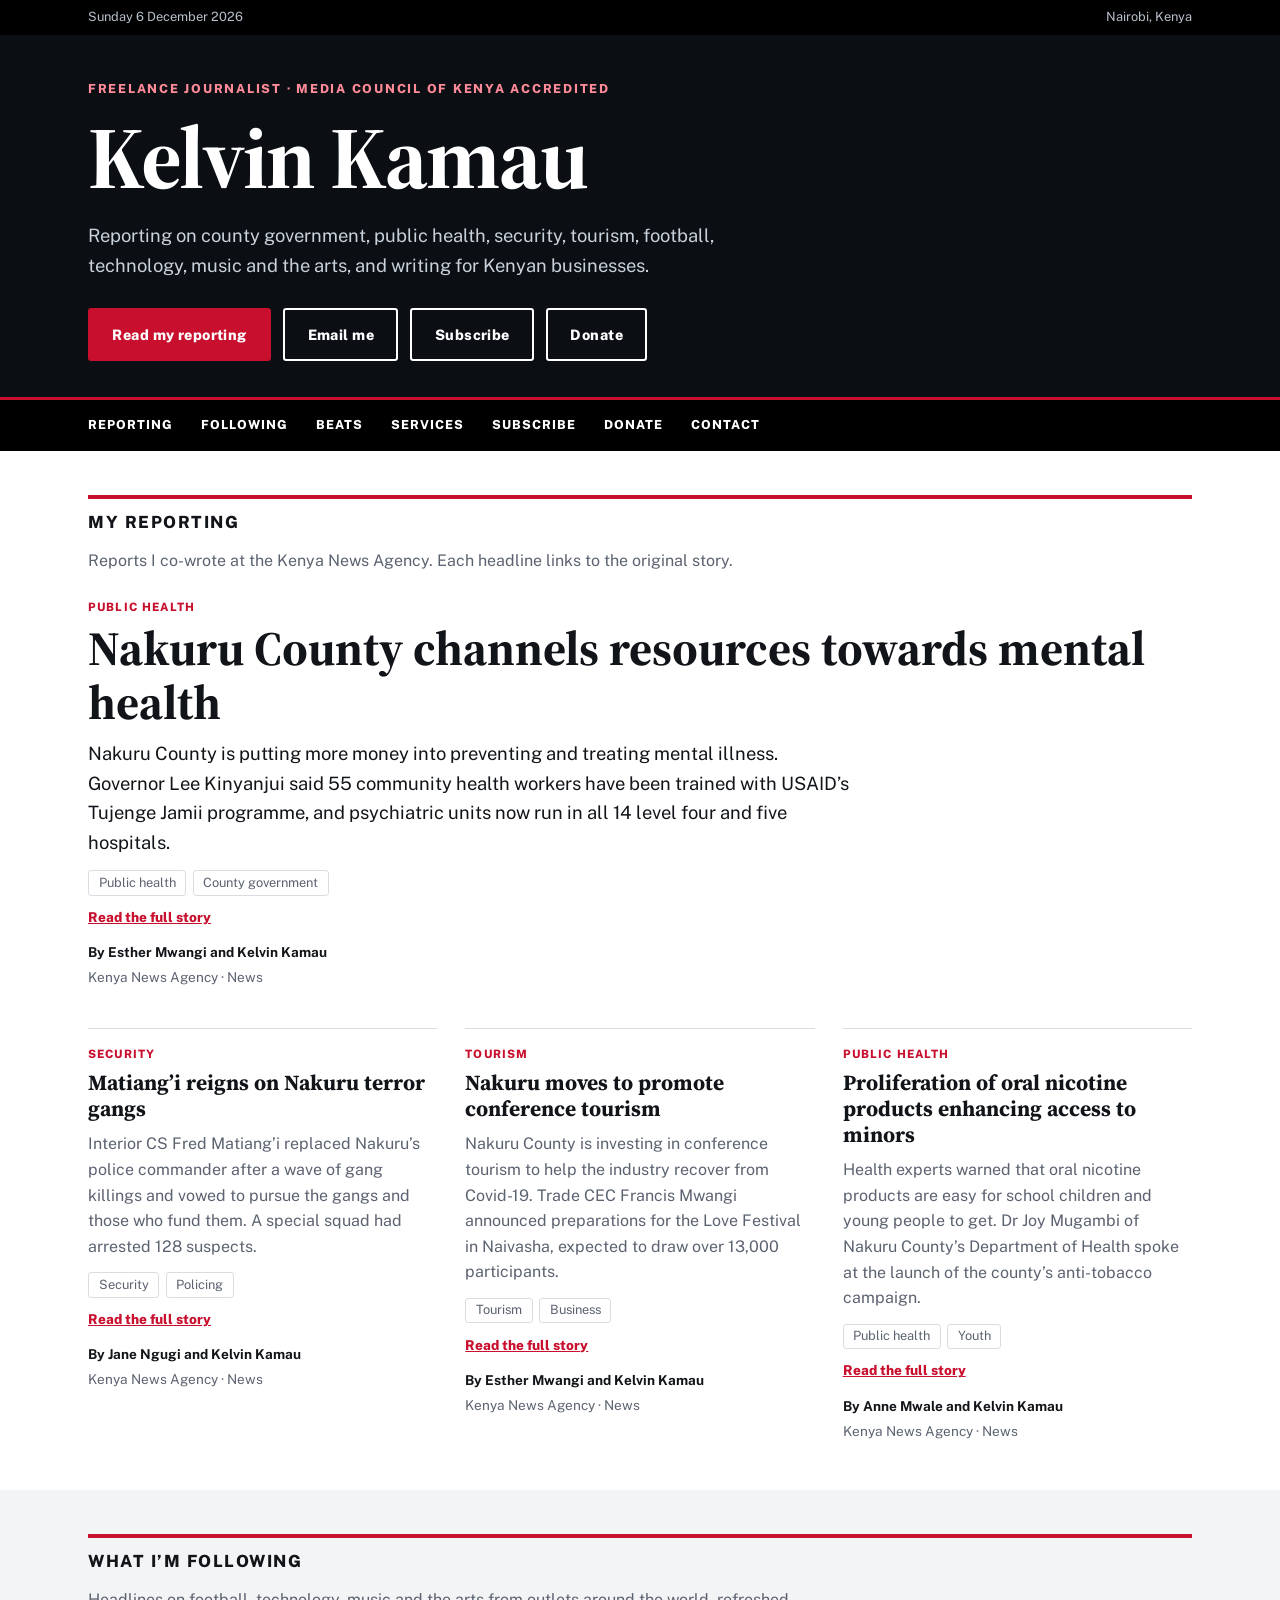
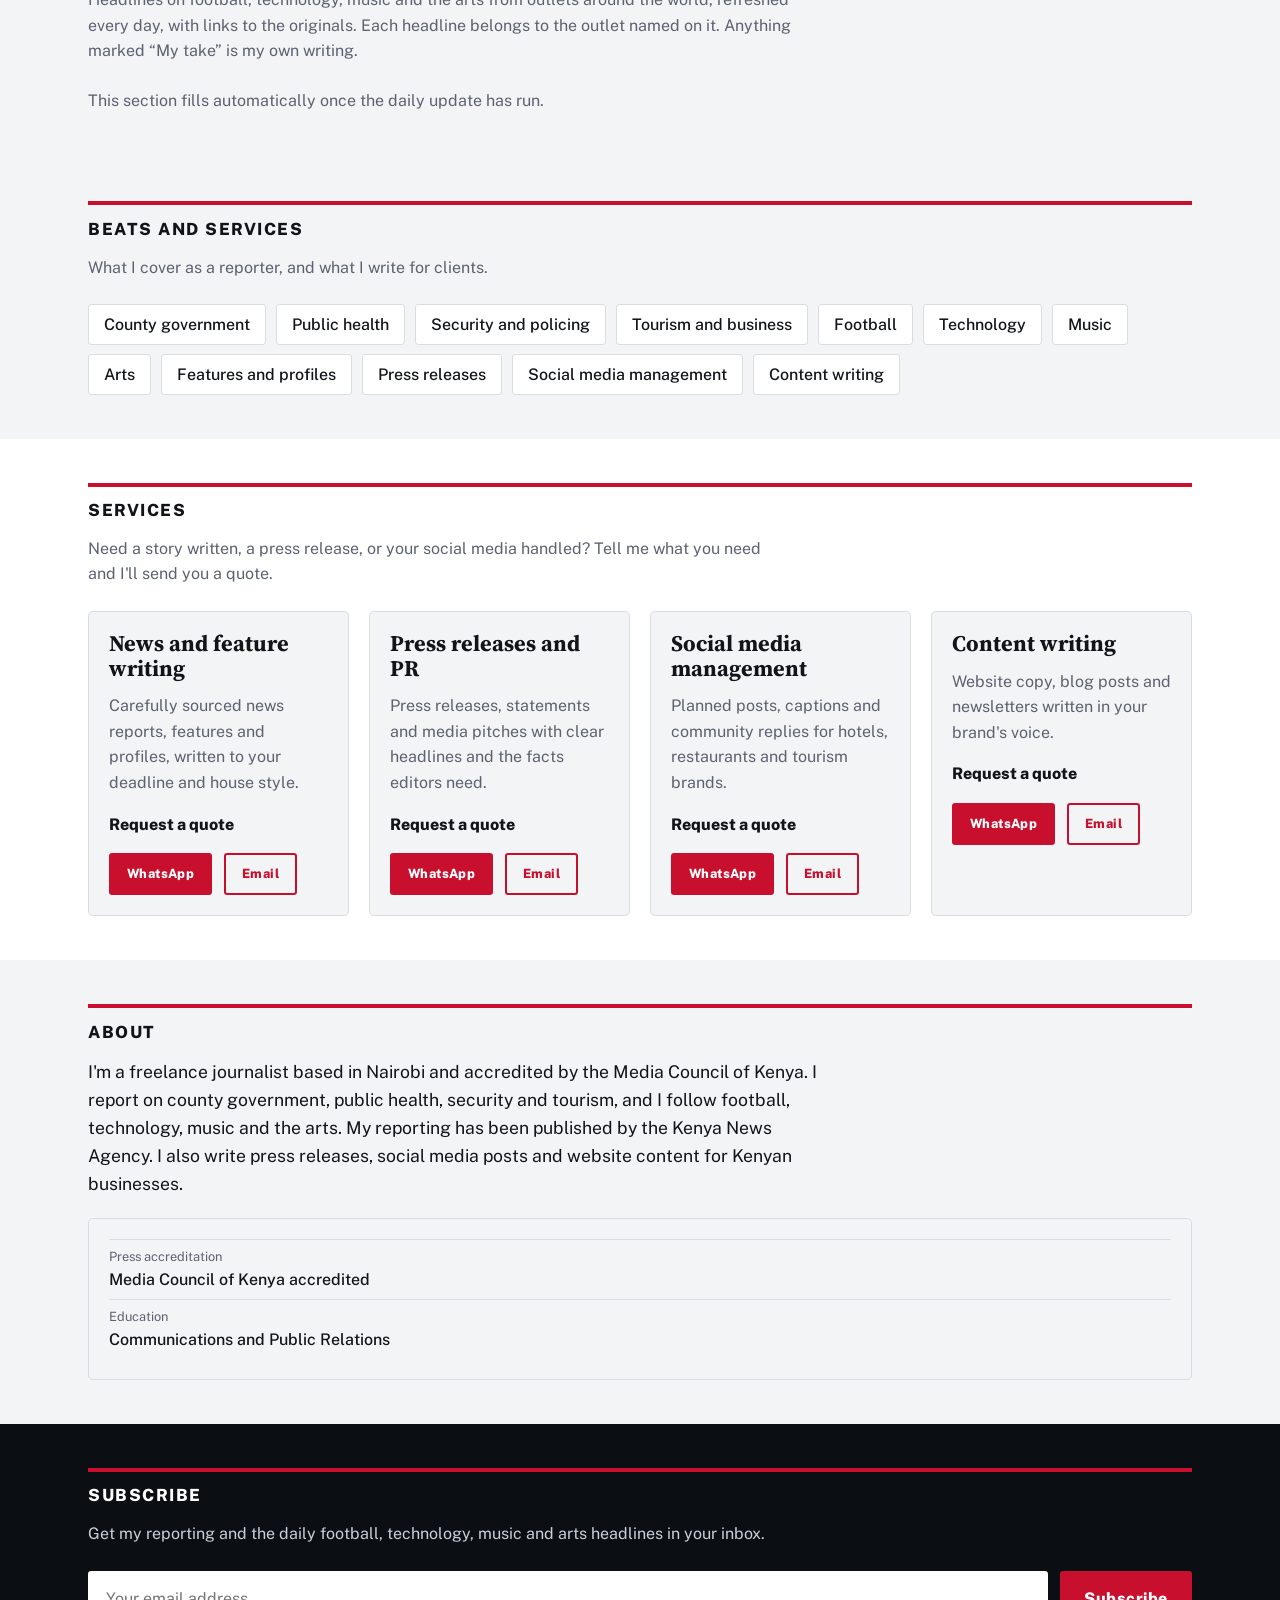
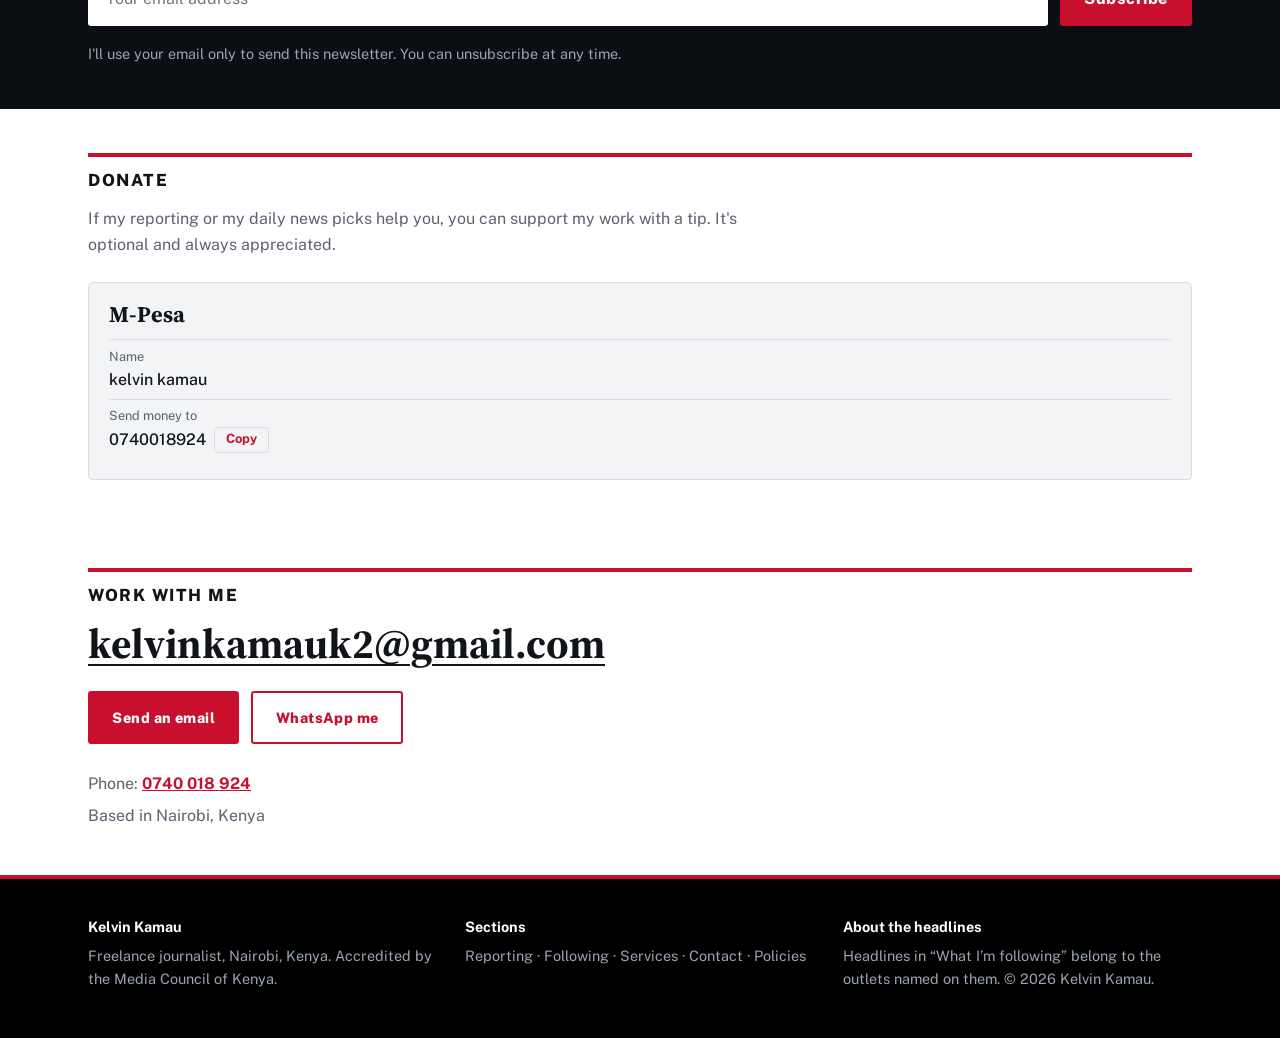
==== commit b1cc6137: "Add files via upload" ====
--- a/index.html
+++ b/index.html
@@ -14,6 +14,9 @@
 <link rel="preconnect" href="https://fonts.gstatic.com" crossorigin>
 <link href="https://fonts.googleapis.com/css2?family=Public+Sans:wght@400;500;700;800&family=Source+Serif+4:wght@400;600;700&display=swap" rel="stylesheet">
 <link rel="stylesheet" href="style.css">
+<script type="application/ld+json">
+{"@context":"https://schema.org","@type":"Person","name":"Kelvin Kamau","jobTitle":"Freelance journalist","url":"https://kelvinkamauk2-max.github.io/KELVINN/","homeLocation":{"@type":"Place","name":"Nairobi, Kenya"},"knowsAbout":["County government","Public health","Security","Tourism","Football","Technology","Music","Arts"]}
+</script>
 </head>
 <body>
 <a class="skip" href="#work">Skip to my reporting</a>
@@ -35,7 +38,7 @@
   </div>
   <nav class="mainnav" aria-label="Page sections">
     <div class="wrap">
-      <a href="#work">Reporting</a><a href="#news">Following</a><a href="#archive" id="nav-archive" hidden>Archive</a><a href="#beats">Beats</a><a href="#subscribe" id="nav-subscribe" hidden>Subscribe</a><a href="#support" id="nav-support" hidden>Donate</a><a href="#contact">Contact</a>
+      <a href="#work">Reporting</a><a href="#news">Following</a><a href="#archive" id="nav-archive" hidden>Archive</a><a href="#beats">Beats</a><a href="#services">Services</a><a href="#subscribe" id="nav-subscribe" hidden>Subscribe</a><a href="#support" id="nav-support" hidden>Donate</a><a href="#contact">Contact</a>
     </div>
   </nav>
 </header>
@@ -64,6 +67,7 @@
     <h2>What I’m following</h2>
     <p class="sub">Headlines on football, technology, music and the arts from outlets around the world, refreshed every day, with links to the originals. Each headline belongs to the outlet named on it. Anything marked “My take” is my own writing.</p>
     <p id="news-updated" class="status"></p>
+    <div class="sponsor" id="sponsor-slot" hidden></div>
     <div class="chips" id="news-chips" aria-label="Filter the headlines"></div>
     <div id="news-list"></div>
   </div>
@@ -86,6 +90,37 @@
     <ul class="beats">
       <li>County government</li><li>Public health</li><li>Security and policing</li><li>Tourism and business</li><li>Football</li><li>Technology</li><li>Music</li><li>Arts</li><li>Features and profiles</li><li>Press releases</li><li>Social media management</li><li>Content writing</li>
     </ul>
+  </div>
+</section>
+
+<section id="services">
+  <div class="wrap">
+    <h2>Services</h2>
+    <p class="sub">Need a story written, a press release, or your social media handled? Tell me what you need and I'll send you a quote.</p>
+    <div class="donate" id="services-list"></div>
+  </div>
+</section>
+
+<section class="panel" id="about" hidden>
+  <div class="wrap">
+    <h2>About</h2>
+    <div id="about-box"></div>
+  </div>
+</section>
+
+<section id="testimonials" hidden>
+  <div class="wrap">
+    <h2>What clients say</h2>
+    <div class="donate" id="testimonials-list"></div>
+  </div>
+</section>
+
+<section class="panel" id="advertise" hidden>
+  <div class="wrap">
+    <h2>Advertise and sponsor</h2>
+    <p class="sub" id="advertise-intro">Reach readers of my reporting and daily news picks.</p>
+    <div class="donate" id="advertise-list"></div>
+    <p class="sub">Sponsored content is always labelled as sponsored, and sponsors do not control my reporting.</p>
   </div>
 </section>
 
@@ -129,7 +164,11 @@
     </div>
     <div>
       <strong>Sections</strong>
-      <p><a href="#work">Reporting</a> · <a href="#news">Following</a> · <a href="#beats">Beats</a> · <a href="#contact">Contact</a></p>
+      <p><a href="#work">Reporting</a> · <a href="#news">Following</a> · <a href="#services">Services</a> · <a href="#contact">Contact</a> · <a href="policies.html">Policies</a></p>
+    </div>
+    <div id="social-col" hidden>
+      <strong>Follow</strong>
+      <p id="social-links"></p>
     </div>
     <div>
       <strong>About the headlines</strong>
--- a/style.css
+++ b/style.css
@@ -127,6 +127,18 @@
 .copy{font:inherit;font-size:.8rem;font-weight:700;cursor:pointer;background:transparent;color:var(--accent-text);border:1px solid var(--rule);border-radius:.2rem;padding:.1rem .7rem}
 .copy:hover{border-color:var(--accent)}
 
+/* ---------- Services, sponsors, about, quotes ---------- */
+.pay p.price{font-weight:800;color:var(--ink);margin:0 0 1rem}
+.pay .btns .btn{padding:.55rem 1rem;font-size:.8rem}
+.sponsor{border:1px solid var(--rule);background:var(--bg);padding:.8rem 1.1rem;margin:0 0 1.5rem;font-size:.95rem}
+.sponsor .label{display:block;font-size:.7rem;font-weight:800;letter-spacing:.1em;text-transform:uppercase;color:var(--muted);margin-bottom:.2rem}
+.sponsor a{font-weight:700}
+.about-bio{max-width:46rem;margin:0 0 1.25rem;font-size:1.1rem}
+.quote{margin:0;padding:1.1rem 1.25rem;border-left:4px solid var(--accent);background:var(--panel);font-family:var(--serif);font-size:1.1rem}
+.quote p{margin:0 0 .6rem}
+.quote cite{display:block;font-family:var(--sans);font-style:normal;font-size:.85rem;color:var(--muted)}
+#social-links a{margin-right:1rem}
+
 /* ---------- Contact ---------- */
 .contact .big{font-family:var(--serif);font-weight:700;font-size:clamp(1.6rem,5vw,2.6rem);line-height:1.1;margin:0 0 1.5rem;word-break:break-word}
 .contact .big a{text-decoration-thickness:2px;text-underline-offset:.15em}
